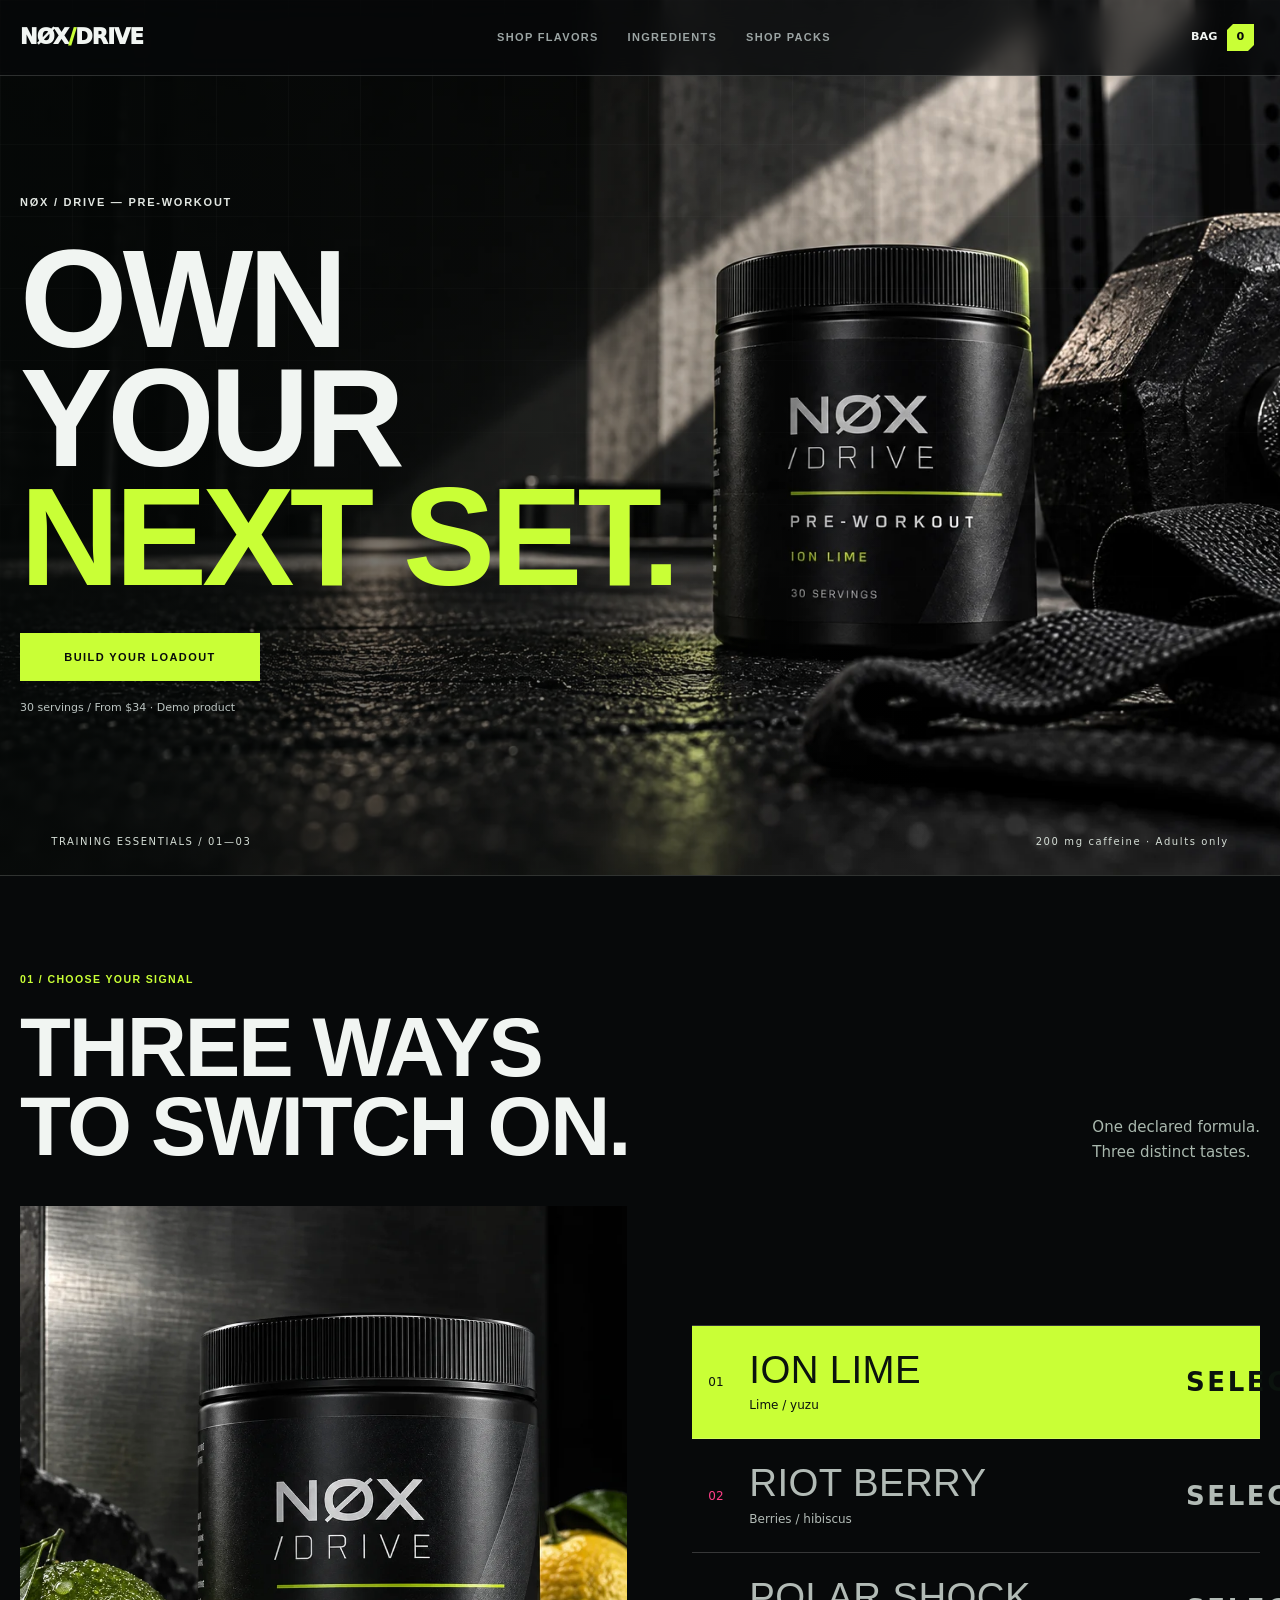
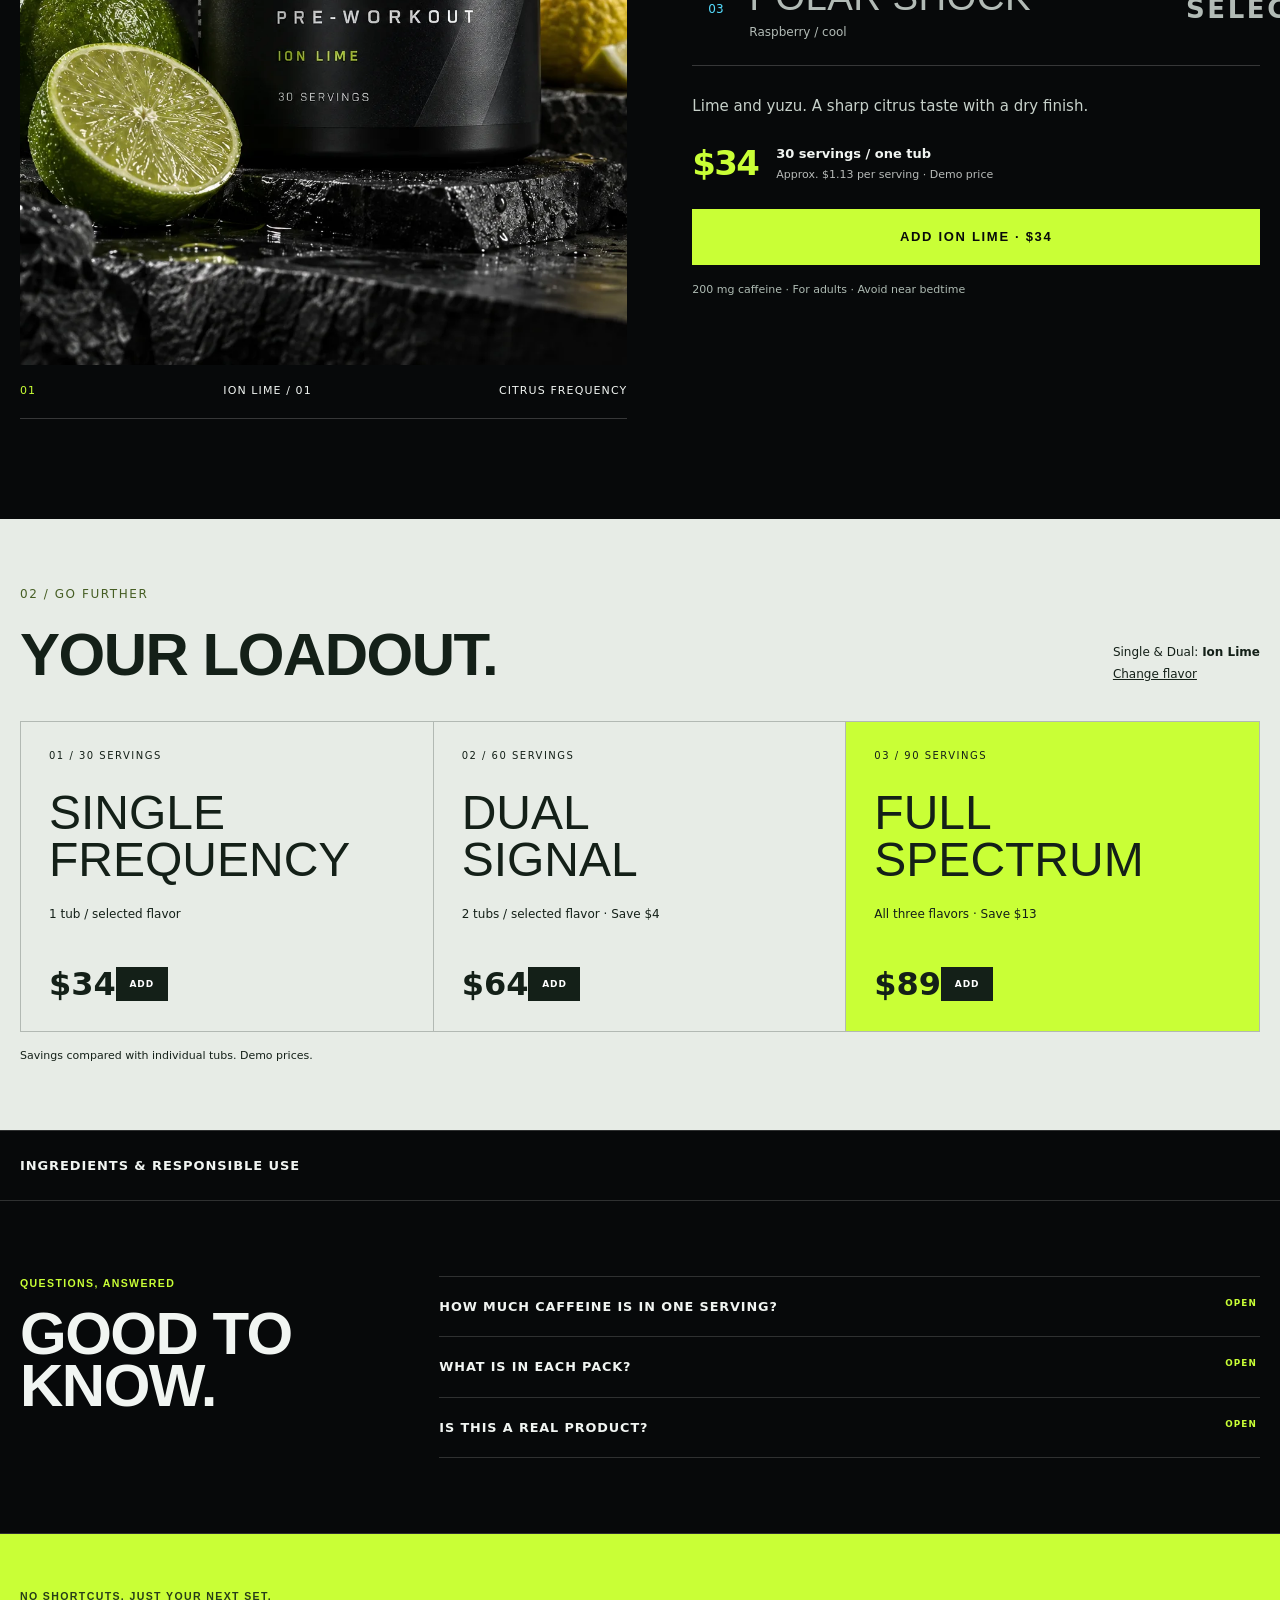
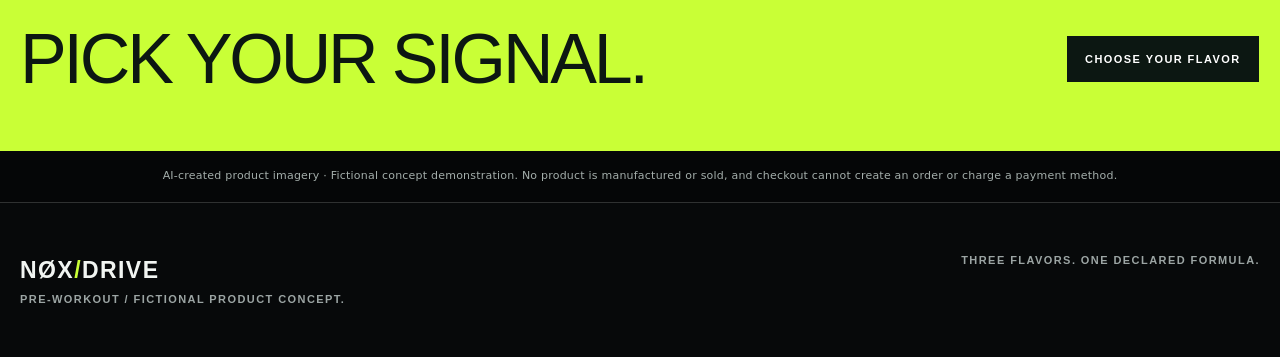
==== index.html @ e613858d "Remove decorative glyphs from storefront controls" ====
<!doctype html>
<html lang="en">
<head>
<meta charset="utf-8">
<meta name="viewport" content="width=device-width,initial-scale=1">
<meta name="description" content="NØX Drive is a fictional premium pre-workout concept presented as a night telemetry performance instrument.">
<meta name="theme-color" content="#07090a">
<title>NØX Drive — Night Telemetry Performance Instrument</title>
<style>
:root{--ink:#07090a;--steel:#171b1e;--white:#f1f5f2;--muted:#9ca5a4;--line:#f1f5f22b;--accent:#c9ff36;--rgb:201,255,54;--max:1240px}
*{box-sizing:border-box}html{scroll-behavior:smooth;overflow-x:hidden}body{margin:0;min-width:320px;overflow-x:hidden;color:var(--white);background:radial-gradient(circle at 80% 8%,rgba(var(--rgb),.08),transparent 30rem),var(--ink);font-family:Inter,ui-sans-serif,system-ui,-apple-system,"Segoe UI",sans-serif;line-height:1.5}body.cart-open{overflow:hidden}button,a{-webkit-tap-highlight-color:transparent}button{font:inherit;color:inherit}a{color:inherit;text-decoration:none}img{display:block;max-width:100%}:focus-visible{outline:2px solid var(--accent);outline-offset:4px}::selection{color:var(--ink);background:var(--accent)}
.skip{position:fixed;z-index:200;top:10px;left:10px;padding:.7rem 1rem;color:var(--ink);background:var(--accent);transform:translateY(-160%)}.skip:focus{transform:none}.shell{width:min(calc(100% - 40px),var(--max));margin:auto}.eyebrow,.nav-links,.button,.flavor,.label,.loadout,.demo,.footer,.status{font-family:"Arial Narrow","Roboto Condensed",sans-serif;font-weight:800;letter-spacing:.13em;text-transform:uppercase}.eyebrow,.label{margin:0 0 1rem;color:var(--accent);font-size:.66rem}.display{margin:0;font:900 6rem/.86 Impact,Haettenschweiler,"Arial Narrow Bold",sans-serif;letter-spacing:-.025em;text-transform:uppercase}
header{position:absolute;inset:0 0 auto;z-index:20;height:76px;border-bottom:1px solid var(--line);background:#07090aa8;backdrop-filter:blur(14px)}nav{height:100%;display:flex;align-items:center;gap:2rem}.brand{font-weight:950;letter-spacing:-.04em}.brand span{color:var(--accent)}.nav-links{display:flex;gap:1.8rem;margin-left:auto;color:var(--muted);font-size:.6rem}.nav-links a:hover{color:var(--white)}.cart-trigger{display:flex;align-items:center;gap:.6rem;border:0;background:none;cursor:pointer;font-size:.7rem;font-weight:900;text-transform:uppercase}.count{display:grid;place-items:center;min-width:27px;height:27px;padding:0 7px;color:var(--ink);background:var(--accent);clip-path:polygon(6px 0,100% 0,100% calc(100% - 6px),calc(100% - 6px) 100%,0 100%,0 6px)}
.hero{position:relative;height:min(920px,100svh);min-height:740px;padding-top:76px;border-bottom:1px solid var(--line);overflow:hidden}.hero:before{content:"";position:absolute;inset:0;opacity:.18;background-image:linear-gradient(var(--line) 1px,transparent 1px),linear-gradient(90deg,var(--line) 1px,transparent 1px);background-size:72px 72px;mask-image:linear-gradient(#000,transparent 85%)}.hero-grid{position:relative;height:100%;display:grid;grid-template-columns:.82fr 1.18fr}.hero-copy{z-index:2;display:flex;flex-direction:column;justify-content:center;padding:4rem 2rem 3rem 0}.hero h1{font-size:clamp(4.4rem,8.6vw,8.5rem)}.hero h1 span{display:block;color:transparent;-webkit-text-stroke:1px #f1f5f28c}.summary{max-width:520px;margin:1.4rem 0;color:#c4cbca}.actions{display:flex;flex-wrap:wrap;gap:.7rem}.button{display:inline-flex;min-height:50px;align-items:center;justify-content:center;border:1px solid var(--line);padding:.85rem 1.15rem;background:none;cursor:pointer;font-size:.64rem;transition:.2s}.button:hover{transform:translateY(-2px);border-color:var(--white)}.primary{border-color:var(--accent);color:var(--ink);background:var(--accent)}.readout{display:flex;flex-wrap:wrap;gap:1.2rem;margin-top:1.4rem;color:var(--muted);font-size:.6rem;text-transform:uppercase}.readout span:before{content:"";display:inline-block;width:5px;height:5px;margin:0 .45rem 1px 0;background:var(--accent)}
.stage{position:relative;display:grid;place-items:center;min-width:0;isolation:isolate}.stage:before{content:"";position:absolute;z-index:-2;width:72%;aspect-ratio:1;border:1px solid rgba(var(--rgb),.3);border-radius:50%;box-shadow:0 0 110px rgba(var(--rgb),.14),inset 0 0 80px rgba(var(--rgb),.05)}.stage:after{content:"";position:absolute;z-index:-1;width:90%;height:75%;background:radial-gradient(circle,rgba(var(--rgb),.15),transparent 68%);filter:blur(22px)}.product{width:min(690px,90%);aspect-ratio:1;object-fit:contain;filter:drop-shadow(0 42px 36px #000a)}.index{position:absolute;top:12%;right:1%;color:#f1f5f217;font:900 clamp(7rem,15vw,13rem)/1 Impact,sans-serif}.chip{position:absolute;left:2%;bottom:19%;padding:.8rem 1rem;border-left:2px solid var(--accent);background:#07090ad9;font-size:.7rem}.chip b{display:block;color:var(--accent);text-transform:uppercase}.chip span{color:var(--muted)}.selector{position:absolute;z-index:4;right:0;bottom:7%;display:grid;gap:.35rem;width:min(280px,43%);padding:.6rem;border:1px solid var(--line);background:#07090ae8;backdrop-filter:blur(12px)}.flavor{display:grid;grid-template-columns:5px 27px 1fr;align-items:center;gap:.65rem;width:100%;border:1px solid transparent;padding:.55rem;color:var(--muted);background:none;cursor:pointer;text-align:left;font-size:.56rem}.flavor:before{content:"";width:5px;height:23px;background:var(--signal)}.flavor b{color:var(--signal)}.flavor[aria-pressed=true]{border-color:var(--line);color:var(--white);background:#fff1}
.status{overflow:hidden;border-bottom:1px solid var(--line);color:var(--muted);font-size:.6rem}.status div{display:flex;width:max-content;padding:.8rem 0}.status span{padding-right:2rem}.status span:before{content:"";display:inline-block;width:14px;height:1px;margin:0 2rem 3px 0;background:var(--accent)}
.phase{padding:clamp(5rem,9vw,8rem) 0;border-bottom:1px solid var(--line)}.phase-head{display:grid;grid-template-columns:1fr .62fr;gap:4rem;align-items:end;margin-bottom:4rem}.phase-title{font-size:clamp(3.6rem,8vw,7rem)}.phase-head>p,.copy>p,.load-copy p,.step p,details p{margin:0;color:var(--muted)}.system{display:grid;grid-template-columns:repeat(3,1fr);border-top:1px solid var(--line)}.node{min-height:255px;padding:2rem;border-right:1px solid var(--line)}.node:last-child{border:0}.node-id{color:var(--accent);font:900 3rem/1 Impact,sans-serif}.node h3{margin:3.5rem 0 .6rem;font-size:.82rem;letter-spacing:.12em;text-transform:uppercase}.node p{margin:0;color:var(--muted);font-size:.84rem}
.frequency{display:grid;grid-template-columns:.85fr 1.15fr;gap:clamp(3rem,7vw,7rem);align-items:center}.signal-display{position:relative;min-height:520px;display:grid;place-items:center}.signal-display:before{content:"";position:absolute;inset:8%;border:1px solid rgba(var(--rgb),.35);background:linear-gradient(135deg,rgba(var(--rgb),.1),transparent 42%);clip-path:polygon(14% 0,100% 0,100% 86%,86% 100%,0 100%,0 14%)}.frequency-image{position:relative;width:min(500px,90%);aspect-ratio:1;object-fit:contain}.copy h2{font-size:clamp(4.2rem,8vw,7.7rem)}.copy h2 small{display:block;margin-bottom:.7rem;color:var(--accent);font:800 .65rem/1 system-ui;letter-spacing:.17em}.notes{display:flex;flex-wrap:wrap;gap:.5rem;margin:1.5rem 0 2rem}.notes span{border:1px solid var(--line);padding:.5rem .7rem;color:#c7cdcc;font-size:.68rem}.frequency-buttons{display:grid;gap:.45rem;max-width:500px}.frequency-buttons .flavor{padding:.75rem}
.formula{color:#0b0d0e;background:#e7ece8}.formula .label{color:#425000}.formula .phase-head>p{color:#4a5150}.formula-grid{display:grid;grid-template-columns:1.4fr .6fr;gap:4rem;align-items:start}.ingredient{display:grid;grid-template-columns:55px 1fr auto;gap:1rem;align-items:baseline;padding:1.2rem 0;border-top:1px solid #0003}.ingredient:last-child{border-bottom:1px solid #0003}.ingredient span{color:#6d7471;font-size:.62rem;font-weight:800}.ingredient strong{font-size:clamp(1rem,2vw,1.3rem);text-transform:uppercase}.ingredient b{color:#273000}.formula-panel{position:sticky;top:100px;padding:1.7rem;color:var(--white);background:#0d1011}.key{display:flex;justify-content:space-between;gap:1rem;padding:.7rem 0;border-top:1px solid var(--line);font-size:.58rem;text-transform:uppercase}.key span{color:var(--muted)}.warning{margin:1.4rem 0 0;padding-top:1.4rem;border-top:1px solid var(--line);color:#abb3b2;font-size:.7rem}.warning strong{color:var(--accent)}
.loadout-grid{display:grid;grid-template-columns:1fr 1fr;gap:5rem}.load-copy h2,.protocol h2,.faq h2{font-size:clamp(4.2rem,9vw,8rem)}.load-list{border-top:1px solid var(--line)}.loadout{display:grid;grid-template-columns:45px 1fr auto 34px;align-items:center;gap:1rem;width:100%;border:0;border-bottom:1px solid var(--line);padding:1.2rem 0;background:none;cursor:pointer;text-align:left}.loadout>b,.add{color:var(--accent)}.loadout strong,.loadout small{display:block}.loadout strong{font-size:.76rem}.loadout small{margin-top:.3rem;color:var(--muted);font-size:.53rem;letter-spacing:.07em}.price{font-size:.68rem}.add{display:grid;place-items:center;width:34px;height:34px;color:var(--ink);background:var(--accent);font-size:1rem}.loadout:hover strong{color:var(--accent)}
.protocol,.faq{display:grid;grid-template-columns:.65fr 1.35fr;gap:5rem}.steps{counter-reset:s}.step{position:relative;padding:1.5rem 0 1.5rem 5rem;border-top:1px solid var(--line);counter-increment:s}.step:before{content:"0" counter(s);position:absolute;left:0;color:var(--accent);font-weight:900}.step h3{margin:0 0 .4rem;font-size:.8rem;letter-spacing:.12em;text-transform:uppercase}.step p,details p{font-size:.83rem}details{border-top:1px solid var(--line)}details:last-child{border-bottom:1px solid var(--line)}summary{position:relative;padding:1.25rem 4.5rem 1.25rem 0;cursor:pointer;list-style:none;font-size:.8rem;font-weight:850;letter-spacing:.07em;text-transform:uppercase}summary::-webkit-details-marker{display:none}summary:after{content:"OPEN";position:absolute;right:.2rem;color:var(--accent);font-size:.55rem;letter-spacing:.12em}details[open] summary:after{content:"CLOSE"}details p{padding:0 3rem 1.4rem 0}
.demo{margin:0;padding:1rem;color:#747d7b;background:#050607;text-align:center;font-size:.52rem}.footer{padding:3rem 0;border-top:1px solid var(--line);color:var(--muted);font-size:.56rem}.footer-row{display:flex;justify-content:space-between;gap:2rem}.footer-brand{color:var(--white);font-size:1.1rem}.footer-brand span{color:var(--accent)}
.backdrop{position:fixed;inset:0;z-index:90;visibility:hidden;opacity:0;background:#000b;transition:.3s}.backdrop.active{visibility:visible;opacity:1}.cart{position:fixed;inset:0 0 0 auto;z-index:100;display:flex;flex-direction:column;width:min(460px,100%);background:#0e1112;transform:translateX(105%);transition:transform .35s}.cart.active{transform:none}.cart-head,.cart-foot{padding:1.2rem;border-bottom:1px solid var(--line)}.cart-head{display:flex;justify-content:space-between;align-items:center}.cart-head h2{margin:.2rem 0 0;font-size:1rem;text-transform:uppercase}.close,.remove,.qty button{border:1px solid var(--line);background:none;cursor:pointer}.close{width:40px;height:40px;font-size:1.3rem}.cart-items{flex:1;overflow:auto;padding:1.2rem}.empty{padding:3rem 1rem;color:var(--muted);text-align:center;font-size:.8rem}.cart-item{display:grid;grid-template-columns:62px 1fr auto;gap:.8rem;padding-bottom:1rem;margin-bottom:1rem;border-bottom:1px solid var(--line)}.swatch{display:grid;place-items:center;height:68px;color:#080a0a;background:var(--item);font:900 .58rem/1 Impact,sans-serif;text-align:center}.cart-item h3{margin:0;font-size:.72rem;text-transform:uppercase}.cart-item p{margin:.2rem 0 .6rem;color:var(--muted);font-size:.65rem}.qty{display:flex;align-items:center;gap:.5rem}.qty button{width:28px;height:28px}.remove{align-self:start;border:0;color:var(--muted);font-size:.62rem;text-decoration:underline}.cart-foot{border-top:1px solid var(--line);border-bottom:0}.total{display:flex;justify-content:space-between;margin-bottom:1rem;font-weight:900;text-transform:uppercase}.cart-foot .button{width:100%}.cart-foot small{display:block;margin-top:.7rem;color:var(--muted);text-align:center}.toast{position:fixed;z-index:150;left:50%;bottom:1rem;max-width:calc(100% - 2rem);padding:.8rem 1rem;color:var(--ink);background:var(--white);font-size:.68rem;font-weight:850;text-align:center;text-transform:uppercase;opacity:0;pointer-events:none;transform:translate(-50%,1rem);transition:.2s}.toast.show{opacity:1;transform:translate(-50%,0)}
@media(max-width:900px){.nav-links{display:none}.hero-grid{grid-template-columns:.9fr 1.1fr}.chip{display:none}.phase-head,.frequency,.formula-grid,.loadout-grid,.protocol,.faq{grid-template-columns:1fr;gap:3rem}.system{grid-template-columns:1fr}.node{min-height:auto;border-right:0;border-bottom:1px solid var(--line)}.node h3{margin-top:1.5rem}.formula-panel{position:static}}
@media(max-width:640px){.shell{width:calc(100% - 28px)}header{height:58px}.cart-trigger{margin-left:auto}.cart-label{display:none}.hero{height:100svh;min-height:640px;max-height:820px;padding-top:58px}.hero-grid{grid-template-columns:1fr;grid-template-rows:auto 1fr}.hero-copy{justify-content:flex-start;padding:1.15rem 0 0}.hero .eyebrow{margin-bottom:.5rem;font-size:.53rem}.hero h1{font-size:clamp(3.5rem,18vw,5.8rem)}.summary{max-width:94%;margin:.65rem 0 .75rem;font-size:.76rem;line-height:1.35}.button{min-height:41px;padding:.6rem .7rem;font-size:.53rem}.readout{display:none}.stage{min-height:0;margin-top:-.3rem}.stage:before{width:67%}.product{width:min(390px,91%);max-height:42svh}.index{top:0;font-size:7rem}.selector{bottom:.6rem;width:51%;padding:.3rem;gap:.1rem}.flavor{grid-template-columns:4px 20px 1fr;gap:.35rem;padding:.34rem;font-size:.43rem;letter-spacing:.07em}.flavor:before{width:4px;height:17px}.phase{padding:4.3rem 0}.phase-head{margin-bottom:2.3rem}.ingredient{grid-template-columns:36px 1fr auto;gap:.5rem}.ingredient b{font-size:.82rem}.signal-display{min-height:340px}.loadout{grid-template-columns:34px 1fr 34px;gap:.5rem}.price{display:none}.footer-row{flex-direction:column}}
@media(prefers-reduced-motion:reduce){html{scroll-behavior:auto}*,*:before,*:after{animation:none!important;transition-duration:.01ms!important;scroll-behavior:auto!important}}
</style>
<link rel="stylesheet" href="premium.css">
<link rel="icon" href="data:,">
<link rel="stylesheet" href="commerce.css?v=2">
<link rel="stylesheet" href="identity.css?v=3">
</head>
<body>
<a class="skip" href="#main">Skip to content</a>
<header><nav class="shell" aria-label="Primary navigation"><a class="brand" href="#signal" aria-label="NØX Drive home">NØX<span>/</span>DRIVE</a><div class="nav-links"><a href="#shop">Shop flavors</a><a href="#formula">Ingredients</a><a href="#loadout">Shop packs</a></div><button class="cart-trigger" aria-label="Open bag" type="button" aria-controls="cart" aria-expanded="false"><span class="cart-label">Bag</span><span class="count" aria-live="polite">0</span></button></nav></header>
<main id="main">
<section class="hero campaign" id="signal" aria-labelledby="hero-title">
<img class="campaign-photo" src="assets/nox-campaign.webp" srcset="assets/nox-campaign-640.webp 640w, assets/nox-campaign.webp 1536w" sizes="(max-width:680px) 94vw, 60vw" width="1536" height="1024" alt="NØX Ion Lime beside training equipment in a dark concrete gym" fetchpriority="high" decoding="async">
<div class="campaign-content shell"><p class="eyebrow">NØX / DRIVE — PRE-WORKOUT</p><h1 class="display" id="hero-title">OWN<br>YOUR<br><span>NEXT SET.</span></h1><a class="button primary" href="#shop">Build your loadout</a><p class="hero-safety">30 servings / From $34 · Demo product</p></div>
<div class="campaign-caption"><span>TRAINING ESSENTIALS / 01—03</span><span>200 mg caffeine · Adults only</span></div></section>
<section class="signal-shop shell" id="shop" aria-labelledby="shop-title">
<div class="shop-heading"><p class="label">01 / Choose your signal</p><h2 class="display" id="shop-title">THREE WAYS<br>TO SWITCH ON.</h2><span class="shop-heading-note">One declared formula.<br>Three distinct tastes.</span></div>
<div class="signal-config"><figure class="signal-photo"><img id="product-image" src="assets/lime-hero.webp" srcset="assets/lime-hero-640.webp 640w, assets/lime-hero.webp 1254w" sizes="(max-width:680px) 94vw, 52vw" width="1254" height="1254" alt="Ion Lime jar with fresh citrus" loading="lazy"><figcaption><span id="product-index">01</span><span id="telemetry-name">Ion Lime</span><span id="telemetry-note">Citrus / dry</span></figcaption></figure>
<div class="signal-controls"><div class="signal-options" role="group" aria-label="Choose your flavor">
<button type="button" data-flavor="lime" aria-pressed="true" style="--option:#c9ff36"><span>01</span><strong>ION LIME</strong><small>Lime / yuzu</small><span class="option-action">Select</span></button>
<button type="button" data-flavor="berry" aria-pressed="false" style="--option:#ff3f87"><span>02</span><strong>RIOT BERRY</strong><small>Berries / hibiscus</small><span class="option-action">Select</span></button>
<button type="button" data-flavor="polar" aria-pressed="false" style="--option:#55ddff"><span>03</span><strong>POLAR SHOCK</strong><small>Raspberry / cool</small><span class="option-action">Select</span></button></div>
<div class="signal-buy"><p id="hero-summary">Lime and yuzu. A sharp, dry finish.</p><div class="purchase-meta"><strong>$34</strong><span>30 servings / one tub<small>Approx. $1.13 per serving · Demo price</small></span></div><button class="button primary" id="hero-cta" type="button">Add Ion Lime · $34</button><p class="hero-safety">200 mg caffeine · For adults · Avoid near bedtime</p></div></div></div>
</section>
<section class="pack-deck" id="loadout" aria-labelledby="loadout-title"><div class="shell"><div class="pack-title"><p class="label">02 / Go further</p><h2 class="display" id="loadout-title">YOUR LOADOUT.</h2><p>Single &amp; Dual: <strong id="pack-selection">Ion Lime</strong> <a href="#shop">Change flavor</a></p></div>
<div class="pack-grid"><button class="pack" type="button" data-bundle="single"><small>01 / 30 SERVINGS</small><strong>Single<br>Frequency</strong><span>1 tub / selected flavor</span><b>$34 <i>Add</i></b></button><button class="pack" type="button" data-bundle="double"><small>02 / 60 SERVINGS</small><strong>Dual<br>Signal</strong><span>2 tubs / selected flavor · Save $4</span><b>$64 <i>Add</i></b></button><button class="pack spectrum" type="button" data-bundle="trio"><small>03 / 90 SERVINGS</small><strong>Full<br>Spectrum</strong><span>All three flavors · Save $13</span><b>$89 <i>Add</i></b></button></div><p class="pack-note">Savings compared with individual tubs. Demo prices.</p></div></section>
<details class="technical" id="formula"><summary class="shell">Ingredients &amp; responsible use <span aria-hidden="true">+</span></summary><section class="phase formula" aria-labelledby="formula-title"><div class="shell"><div class="phase-head"><div><p class="label">04 / Core telemetry</p><h2 class="display phase-title" id="formula-title">The full<br>formula.</h2></div><p>Amounts shown per full 15 g serving. This fictional concept would require professional formulation, safety, and regulatory review before any real manufacture or sale.</p></div><div class="formula-grid"><div aria-label="Active ingredients per serving"><div class="ingredient"><span>A.01</span><strong>L-Citrulline</strong><b>6000 mg</b></div><div class="ingredient"><span>A.02</span><strong>Beta-Alanine</strong><b>3200 mg</b></div><div class="ingredient"><span>A.03</span><strong>Betaine</strong><b>2500 mg</b></div><div class="ingredient"><span>A.04</span><strong>L-Tyrosine</strong><b>1000 mg</b></div><div class="ingredient"><span>A.05</span><strong>Caffeine</strong><b>200 mg</b></div><div class="ingredient"><span>A.06</span><strong>Vitamin B6</strong><b>1.4 mg</b></div></div><aside class="formula-panel" aria-label="Serving telemetry and safety warning"><p class="eyebrow">Serving telemetry</p><div class="key"><span>Serving size</span><strong>1 scoop / 15 g</strong></div><div class="key"><span>Container</span><strong>30 servings</strong></div><div class="key"><span>Daily maximum</span><strong>1 serving</strong></div><div class="key"><span>Added sugar</span><strong>0 g</strong></div><p class="warning"><strong>Responsible use:</strong> High caffeine content: 200 mg per full serving. Not intended for anyone under 18, people who are pregnant or nursing, or anyone sensitive to caffeine. Do not combine with other caffeine or stimulant sources. Consult a qualified healthcare professional before use if you take medication or have a medical condition. Beta-alanine may cause temporary tingling. Keep out of reach of children. Supplements do not replace a varied diet or healthy lifestyle.</p></aside></div></div></section></details>


<section class="phase" aria-labelledby="faq-title"><div class="shell faq"><div><p class="label">Questions, answered</p><h2 class="display" id="faq-title">Good to<br>know.</h2></div><div><details><summary>How much caffeine is in one serving?</summary><p>A full serving contains 200 mg. Begin with half a scoop to assess tolerance, and do not combine it with other caffeine or stimulants.</p></details><details><summary>What is in each pack?</summary><p>Single: one tub. Dual: two tubs of your selected flavor. Full Spectrum: one tub of each flavor. Every tub contains 30 servings.</p></details><details><summary>Is this a real product?</summary><p>No. NØX Drive is a fictional design demonstration. Products, inventory, prices, shipping, and checkout are not real.</p></details></div></div></section>
<section class="closing-offer"><div class="shell"><p class="label">NO SHORTCUTS. JUST YOUR NEXT SET.</p><h2>PICK YOUR SIGNAL.</h2><a class="button primary" href="#shop">Choose your flavor</a></div></section></main>
<p class="demo">AI-created product imagery · Fictional concept demonstration. No product is manufactured or sold, and checkout cannot create an order or charge a payment method.</p>
<footer class="footer"><div class="shell footer-row"><div><div class="footer-brand">NØX<span>/</span>DRIVE</div><div>Pre-workout / Fictional product concept.</div></div><span>Three flavors. One declared formula.</span></div></footer>
<div class="backdrop" id="backdrop" aria-hidden="true"></div><aside class="cart" id="cart" role="dialog" aria-modal="true" aria-labelledby="cart-title" aria-hidden="true"><div class="cart-head"><div><p class="eyebrow">Payload register</p><h2 id="cart-title">Your bag</h2></div><button class="close" type="button" aria-label="Close cart">Close</button></div><div class="cart-items" id="cart-items"></div><div class="cart-foot"><div class="total"><span>Demo total</span><span id="total">$0.00</span></div><button class="button primary" id="checkout" type="button">Run demo checkout</button><small>No payment will be requested or processed.</small></div></aside><div class="toast" id="toast" role="status" aria-live="polite"></div>
<div class="mobile-purchase" aria-label="Quick purchase"><div><strong id="quick-name">Ion Lime</strong><span>30 servings · $34 · Demo</span></div><button type="button" class="purchase-button" id="quick-add">Add to bag</button></div>
<script src="cart.js" defer></script>
<script src="app.js" defer></script>
</body>
</html>
---- premium.css ----
/* Consistent controls, independent of each brand's art direction. */
button:disabled{opacity:.45;cursor:not-allowed;transform:none}
.cart[inert]{visibility:hidden}.cart:not([inert]){visibility:visible}
.cart-foot[hidden]{display:none!important}
.shop-line{display:grid;grid-template-columns:88px minmax(0,1fr);gap:16px;padding:22px 0;border-bottom:1px solid currentColor}
.shop-line>img{width:88px;height:88px;object-fit:cover;border-radius:3px}
.shop-line h3{font:600 15px/1.3 system-ui;margin:0 0 5px;letter-spacing:0}
.shop-line p{font:12px/1.5 system-ui;opacity:.75;margin:0 0 6px}
.shop-line strong{font:600 14px/1.4 system-ui}
.shop-quantity{display:flex;align-items:center;gap:8px;margin-top:12px}
.shop-quantity button{min-width:36px;min-height:36px;border:1px solid currentColor;background:none;font:14px system-ui;cursor:pointer}
.shop-quantity output{min-width:20px;text-align:center}
.shop-quantity .shop-remove{border:0;margin-left:auto;text-decoration:underline;font-size:12px}
.shop-empty{padding:50px 10px;text-align:center;line-height:1.8}
.demo-complete{padding:50px 12px;text-align:center}
.demo-complete>span{font:50px/1.5 system-ui}
.demo-complete h3{font-size:30px}
.demo-complete p{font-size:15px;line-height:1.6}
.demo-return{padding:14px 20px;background:none;border:1px solid currentColor;cursor:pointer}
.cart-head button{min-width:44px;min-height:44px}
.cart-foot small,.cart-note{font-size:12px;line-height:1.5}
.toast{pointer-events:none}
.cart-trigger{margin-left:auto}

/* NØX — carbon, steel and flavor signals. */
:root{--max:1320px}
.brand{font-size:21px}.nav-links{font-size:11px;letter-spacing:.12em}
.hero{height:auto;min-height:min(860px,100svh);max-height:none;padding:100px 0 42px}
.hero-grid{grid-template-columns:.84fr 1.16fr;gap:32px;align-items:center}
.hero-copy{padding:40px 0}.hero h1{font-size:clamp(64px,7.8vw,118px)}
.hero h1 span{-webkit-text-stroke:1px #c4cdcb;color:#182023}
.summary{font-size:16px;line-height:1.7;max-width:420px}
.hero .eyebrow{font-size:11px;letter-spacing:.16em}
.hero-safety{font-size:11px;line-height:1.6;color:#bbc4c1;margin:18px 0 0}
.readout{margin-top:12px;font-size:10px}
.button{font-size:11px;min-height:48px}
.stage{display:grid;grid-template-columns:1fr;gap:0;align-content:center}
.stage:before,.stage:after,.index,.chip{display:none}
.product{width:100%;height:auto;max-height:none;aspect-ratio:1;object-fit:cover;filter:none;border:1px solid #ffffff14}
.selector{position:static;width:100%;display:grid;grid-template-columns:repeat(3,1fr);padding:0;margin-top:12px;background:transparent;border:1px solid var(--line);backdrop-filter:none;gap:0}
.flavor{min-height:54px;grid-template-columns:4px 20px 1fr;font-size:10px;padding:12px;letter-spacing:.07em}
.flavor[aria-pressed=true]{background:rgba(var(--rgb),.08);border-color:var(--accent)}
.selector .flavor+ .flavor{border-left:1px solid var(--line)}
.frequency{grid-template-columns:1.05fr .95fr;gap:70px}
.signal-display{min-height:0}.signal-display:before{display:none}.frequency-image{width:100%;height:auto;display:block;border:1px solid var(--line)}
.frequency-buttons .flavor{font-size:11px}
.phase{padding:92px 0}.phase-title{font-size:clamp(48px,6vw,86px)}
.node{padding:30px;min-height:235px}.node h3{margin-top:30px}.node p{line-height:1.7}
.formula-panel .key{font-size:11px}.formula-panel .warning{font-size:12px;line-height:1.75}
.load-copy h2,.protocol h2,.faq h2{font-size:clamp(48px,6vw,86px)}
.loadout{min-height:115px}.loadout strong{font-size:13px}.loadout small{font-size:11px;line-height:1.7}.price{font-size:16px}
.loadout:hover{background:#ffffff04}
.demo{font:11px/1.7 system-ui;color:#a4aeab;text-transform:none;letter-spacing:.02em}
.footer{font-size:11px;line-height:1.7}.footer-brand{font-size:23px}
@media(max-width:900px){
  .hero-grid{grid-template-columns:.85fr 1.15fr;gap:20px}.hero h1{font-size:72px}
  .selector .flavor{grid-template-columns:4px 1fr;gap:5px;padding:8px;font-size:9px}.selector .flavor b{display:none}
  .frequency{gap:32px;grid-template-columns:1fr 1fr}.phase{padding:70px 0}
}
@media(max-width:640px){
  .hero{padding:80px 0 28px;min-height:0}.hero-grid{grid-template-columns:1fr;gap:22px}
  .hero-copy{padding:0}.hero h1{font-size:clamp(55px,15vw,74px)}.hero h1 br{display:none}.hero h1 span{display:inline}
  .hero .eyebrow{font-size:10px;margin-bottom:14px}.summary{font-size:14px;margin:15px 0 18px}
  .actions{gap:8px}.actions .button{flex:1;font-size:10px;padding:10px 7px}
  .hero-safety{font-size:10px;margin-top:12px}.readout{display:none}
  .stage{margin:0}.product{width:100%;max-height:none}.selector{margin-top:8px}
  .selector .flavor{font-size:10px;min-height:48px;padding:8px;gap:7px}
  .frequency{grid-template-columns:1fr;gap:28px}.copy h2{font-size:65px}
  .frequency-buttons .flavor{font-size:11px;min-height:48px}
  .phase{padding:58px 0}.phase-head{gap:22px}.phase-head>p{font-size:14px;line-height:1.7}
  .node{padding:25px 4px}.loadout{grid-template-columns:25px 1fr auto 30px;gap:7px}.price{display:block;font-size:15px}
  .loadout small{font-size:10px;letter-spacing:0}.loadout strong{font-size:11px}.add{width:28px;height:32px}
}
@media(prefers-reduced-motion:reduce){*{scroll-behavior:auto!important;transition:none!important}}
---- commerce.css ----
/* Commerce layer: clear product decisions, factual pricing and keyboard-safe CTAs. */
.pack-choice{display:flex;flex-wrap:wrap;gap:7px;margin:24px 0 12px}.pack-choice button{border:1px solid #14201855;background:transparent;color:#142018;padding:12px;font:600 12px system-ui;min-height:44px;cursor:pointer}.pack-choice button[aria-pressed=true]{background:#142018;color:#fff}.pack-current{font-size:12px!important}
.technical{border-top:1px solid var(--line);border-bottom:1px solid var(--line);scroll-margin-top:90px}
.technical>summary{list-style:none;display:flex;align-items:center;justify-content:space-between;gap:20px;padding-top:25px;padding-bottom:25px;font:600 15px/1.5 system-ui;cursor:pointer}
.technical>summary::-webkit-details-marker{display:none}.technical>summary>span{font-size:26px;font-weight:400}.technical[open]>summary>span{transform:rotate(45deg)}
.technical>section{margin:0}.technical:not([open])>section{display:none}.technical>summary::after{display:none}
.purchase-meta{display:flex;gap:18px;align-items:center;margin:22px 0}
.purchase-meta>strong{font:700 34px/1.1 system-ui;letter-spacing:-.05em}
.purchase-meta>span{font:600 13px/1.5 system-ui}
.purchase-meta small{display:block;font:400 11px/1.6 system-ui;opacity:.75;margin-top:3px}
.collection{padding:84px 0}
.collection-head{display:flex;justify-content:space-between;align-items:end;gap:50px;margin-bottom:36px}
.collection-head h2{margin:0;font-size:54px;line-height:1;letter-spacing:-.045em}
.collection-head>p{max-width:390px;font-size:15px;line-height:1.8;margin:0}
.product-grid{display:grid;grid-template-columns:repeat(3,minmax(0,1fr));gap:22px}
.product-card{min-width:0;overflow:hidden;border:1px solid var(--line)}
.product-card>img{width:100%;height:auto;aspect-ratio:1;display:block;object-fit:cover}
.card-body{padding:25px}.card-kicker{font:600 10px/1.5 system-ui;text-transform:uppercase;letter-spacing:.13em}
.card-body h3{margin:10px 0;font-size:29px;line-height:1.12;letter-spacing:-.04em}
.card-body>p{font-size:14px;line-height:1.7;min-height:48px;margin:0 0 22px;opacity:.8}
.card-price{display:flex;justify-content:space-between;align-items:center;gap:8px;margin-bottom:18px}
.card-price>strong{font:700 25px/1 system-ui;letter-spacing:-.04em}.card-price>span{font:12px/1.4 system-ui;opacity:.8}
.purchase-button{display:flex;width:100%;align-items:center;justify-content:space-between;gap:12px;min-height:50px;padding:14px 18px;border:1px solid currentColor;font:650 12px/1.4 system-ui;text-align:left;cursor:pointer;transition:background .18s,transform .18s}
.purchase-button:hover{transform:translateY(-2px)}.purchase-button:focus-visible{outline:3px solid currentColor;outline-offset:4px}
.purchase-disclaimer{font:11px/1.7 system-ui;text-align:center;opacity:.65;margin:23px 0 0}
.purchase-faq{display:grid;grid-template-columns:1fr 1.25fr;gap:70px;padding-top:80px;padding-bottom:90px}
.purchase-faq h2{font-size:52px;line-height:1.03;letter-spacing:-.045em;margin:20px 0}
.purchase-faq details{border-bottom:1px solid var(--line)}
.purchase-faq summary{font:600 15px/1.5 system-ui;cursor:pointer;list-style:none;padding:22px 32px 22px 0;position:relative}
.purchase-faq summary::-webkit-details-marker{display:none}
.purchase-faq summary::after{content:"OPEN";position:absolute;right:0;top:24px;font:800 9px/1 system-ui;letter-spacing:.1em}
.purchase-faq details[open] summary::after{content:"CLOSE"}
.purchase-faq details p{font:14px/1.8 system-ui;margin:0 30px 24px 0;opacity:.8}
.purchase-faq a{text-decoration:underline}
.closing-offer{padding:80px 0;text-align:center}
.closing-offer h2{font-size:58px;line-height:1.05;letter-spacing:-.045em;margin:16px 0 30px}
.mobile-purchase{display:none}
@media(max-width:900px){.collection-head{gap:24px}.collection-head h2{font-size:43px}.collection-head>p{max-width:310px;font-size:14px}.product-grid{gap:12px}.card-body{padding:16px}.card-body h3{font-size:24px}.card-body>p{font-size:13px;min-height:66px}.card-price{flex-wrap:wrap}.purchase-button{font-size:11px;padding:12px}.purchase-faq{gap:30px}}
@media(max-width:640px){
.collection{padding:52px 0}.collection-head{display:block;margin-bottom:25px}.collection-head h2{font-size:42px}.collection-head>p{margin-top:18px;max-width:none}
.product-grid{grid-template-columns:1fr;gap:26px}.card-body{padding:22px}.card-body h3{font-size:30px}.card-body>p{min-height:0;font-size:14px;margin-bottom:20px}.card-price{flex-wrap:nowrap}.purchase-button{font-size:13px}
.purchase-meta{margin:18px 0}.purchase-meta>strong{font-size:29px}
.purchase-faq{grid-template-columns:1fr;gap:12px;padding-top:52px;padding-bottom:52px}.purchase-faq h2{font-size:44px}
.closing-offer{padding:60px 0}.closing-offer h2{font-size:42px}
.mobile-purchase{display:flex;position:fixed;bottom:0;left:0;right:0;z-index:45;padding:12px 14px max(12px,env(safe-area-inset-bottom));align-items:center;justify-content:space-between;gap:12px;border-top:1px solid var(--line);box-shadow:0 -5px 25px #0000000c;transform:translateY(120%);visibility:hidden;transition:transform .2s,visibility .2s}
.mobile-purchase.is-visible{transform:none;visibility:visible}.mobile-purchase>div{min-width:0}.mobile-purchase strong{display:block;font:600 13px/1.4 system-ui}.mobile-purchase span{display:block;font:10px/1.4 system-ui;opacity:.7;margin-top:2px}.mobile-purchase .purchase-button{width:auto;min-width:124px;flex:none;font-size:12px}
footer{padding-bottom:95px!important}.toast{bottom:95px!important}
}
@media(prefers-reduced-motion:reduce){.purchase-button,.mobile-purchase{transition:none!important}}

:root{--max:1240px}.hero{min-height:0;padding:110px 0 55px}.hero-grid{grid-template-columns:1fr 1.02fr;gap:56px}.hero h1{font-size:clamp(66px,6.7vw,98px);line-height:.94}.hero h1 span{color:var(--accent);-webkit-text-stroke:0}.hero-copy{padding:0}.summary{max-width:440px;font-size:16px}.purchase-meta{padding-top:20px;border-top:1px solid var(--line)}.purchase-meta>strong{color:var(--accent)}
.collection{background:#101715}.collection-head h2{font-family:Impact,Haettenschweiler,sans-serif;font-weight:400;text-transform:uppercase;font-size:62px;letter-spacing:-.025em}.product-card{background:#0b100e}.card-kicker{color:#c1ccc5}.product-card:nth-child(1){--card-accent:#c9ff36}.product-card:nth-child(2){--card-accent:#ff85b2}.product-card:nth-child(3){--card-accent:#80e8ff}.card-body h3{font-family:Impact,Haettenschweiler,sans-serif;text-transform:uppercase;font-weight:400;letter-spacing:.005em;font-size:34px}.product-card .purchase-button{background:transparent;color:var(--card-accent);border-color:#ffffff35}.product-card .purchase-button:hover{background:var(--card-accent);color:#0b100e}
#loadout{background:#e7ece6;color:#142018;padding:65px 0}#loadout .label{color:#465e24}#loadout .loadout{color:#142018;border-color:#14201830}#loadout .loadout:hover{background:#ffffff60}#loadout .loadout small{color:#405146}#loadout .loadout b{color:#435b24}#loadout .add{background:#142018;color:#e7ece6}#loadout h2{font-size:60px}#loadout .load-copy>p{color:#405146}.status{display:none}.phase{padding:75px 0}.closing-offer{background:var(--accent);color:#0c1712}.closing-offer .label{color:#263e18}.closing-offer h2{font-family:Impact,sans-serif;font-weight:400;text-transform:uppercase;font-size:70px}.closing-offer .button{background:#0c1712;color:#fff}.mobile-purchase{background:#0d1711;color:#eaf1eb}.mobile-purchase .purchase-button{background:var(--accent);color:#0d1711;border:0}
@media(max-width:900px){.hero-grid{gap:26px}.hero h1{font-size:65px}.collection-head h2{font-size:46px}.loadout-grid{gap:30px}}
@media(max-width:640px){.hero{padding:82px 0 32px}.hero-grid{grid-template-columns:1fr;gap:25px}.hero h1{font-size:clamp(55px,14vw,70px);line-height:.96}.hero h1 br{display:block}.hero h1 span{display:block}.summary{font-size:14px}.hero .actions .button{font-size:11px}.collection-head h2{font-size:45px}#loadout{padding:48px 0}#loadout h2{font-size:48px}.closing-offer h2{font-size:46px}.readout{display:none}}
---- identity.css ----
/* NØX: campaign first, then an equipment configurator. */
.backdrop{pointer-events:none}.backdrop.active{pointer-events:auto}
.campaign.hero{position:relative;isolation:isolate;min-height:760px;height:calc(100svh - 24px);max-height:1050px;padding:120px 0 85px;display:flex;align-items:center;background:#080b0a}
.campaign-photo{position:absolute;inset:0;width:100%;height:100%;object-fit:cover;object-position:65% center;z-index:-2}
.campaign:after{content:"";position:absolute;inset:0;background:linear-gradient(90deg,#050807de 0%,#05080765 43%,transparent 73%);z-index:-1}
.campaign-content{position:relative}.campaign h1{font-size:clamp(86px,10.8vw,166px);line-height:.86;margin:30px 0 36px;letter-spacing:-.035em;max-width:830px}.campaign h1 span{display:inline;color:#c9ff36}.campaign .button{background:#c9ff36;color:#080b0a;min-width:240px}.campaign .eyebrow{color:#e2e7e2}.campaign-caption{position:absolute;bottom:25px;left:4%;right:4%;display:flex;justify-content:space-between;font:10px/1.6 system-ui;letter-spacing:.16em;color:#d5ded6}
.campaign .button{border-color:#c9ff36}
.signal-shop{padding-top:96px;padding-bottom:100px;scroll-margin-top:90px}.shop-heading{display:grid;grid-template-columns:1fr 1fr;align-items:end;gap:20px;margin-bottom:40px}.shop-heading .label{grid-column:1/-1;margin:0}.shop-heading h2{font-size:clamp(52px,6.5vw,94px);line-height:.95;margin:0}.shop-heading-note{justify-self:end;color:#a9b8ae;font:15px/1.7 system-ui}
.signal-config{display:grid;grid-template-columns:1.07fr 1fr;gap:65px;align-items:center}.signal-photo{margin:0;min-width:0}.signal-photo>img{display:block;width:100%;height:auto;aspect-ratio:4/5;object-fit:cover}.signal-photo figcaption{display:flex;justify-content:space-between;gap:12px;padding:18px 0;border-bottom:1px solid #ffffff30;font:11px/1.5 system-ui;text-transform:uppercase;letter-spacing:.1em}.signal-photo figcaption>span:first-child{color:var(--accent)}
.signal-options{border-top:1px solid #ffffff30}.signal-options button{display:grid;grid-template-columns:25px 1fr 25px;column-gap:16px;align-items:center;width:100%;background:none;border:0;border-bottom:1px solid #ffffff30;padding:23px 16px;color:#b2bbb6;text-align:left;cursor:pointer}.signal-options button>span:first-child{grid-row:1/3;font:12px system-ui;color:var(--option)}.signal-options strong{font:400 clamp(26px,3vw,43px)/1.1 Impact,Haettenschweiler,sans-serif;letter-spacing:.01em}.signal-options small{grid-column:2;font:12px/1.6 system-ui;margin-top:5px}.signal-options button>span:last-child{grid-column:3;grid-row:1/3;font-size:26px}.signal-options button[aria-pressed=true]{background:var(--option);color:#0b130e}.signal-options button[aria-pressed=true]>span:first-child{color:#0b130e}
.signal-buy{padding-top:28px}.signal-buy>p{font:15px/1.7 system-ui;color:#c7d1ca;margin:0 0 24px}.signal-buy .purchase-meta{border:0;padding:0;margin:0 0 25px}.signal-buy .button{width:100%;font-size:13px;min-height:56px}.signal-buy .hero-safety{font-size:11px;margin:16px 0 0;color:#aebbb3}
.pack-deck{background:#e8eee5;color:#142018;padding:72px 0;scroll-margin-top:80px}.pack-title{display:flex;align-items:end;justify-content:space-between;flex-wrap:wrap;gap:20px;margin-bottom:36px}.pack-title>.label{width:100%;color:#4b602a;margin:0}.pack-title h2{font-size:64px;line-height:1;margin:0}.pack-title>p{font:12px/1.8 system-ui;margin:0}.pack-title a{display:block;text-decoration:underline}.pack-grid{display:grid;grid-template-columns:repeat(3,1fr);gap:0;border:1px solid #14201840}.pack{display:flex;flex-direction:column;text-align:left;padding:28px;border:0;border-right:1px solid #14201840;background:transparent;color:inherit;cursor:pointer;min-width:0}.pack:last-child{border:0}.pack:hover{background:#fff}.pack small{font:10px system-ui;letter-spacing:.15em}.pack>strong{font:400 48px/.98 Impact,sans-serif;text-transform:uppercase;margin:28px 0 22px}.pack>span{font:12px/1.6 system-ui;min-height:38px}.pack>b{font:600 32px system-ui;display:flex;justify-content:space-between;align-items:center;margin-top:22px}.pack i{display:grid;place-items:center;width:42px;height:42px;background:#142018;color:white;font:24px system-ui}.pack.spectrum{background:#c9ff36}.pack-note{font:11px/1.5 system-ui;margin:16px 0 0}
.faq{grid-template-columns:.45fr 1fr;gap:50px}.faq h2{font-size:60px}.closing-offer{text-align:left;padding:55px 0}.closing-offer>.shell{display:flex;align-items:center;justify-content:space-between;flex-wrap:wrap;gap:18px}.closing-offer .label{width:100%;margin:0}.closing-offer h2{font-size:70px;margin:0}.technical>summary{font-size:13px}
@media(max-width:900px){.signal-config{gap:30px}.pack{padding:20px}.pack>strong{font-size:38px}.campaign.hero{min-height:700px;height:85svh}.campaign h1{font-size:110px}.pack-title h2{font-size:53px}}
@media(max-width:680px){.campaign.hero{height:780px;max-height:none;min-height:0;align-items:flex-start;padding:98px 0 75px}.campaign-photo{object-position:73% bottom}.campaign:after{background:linear-gradient(180deg,#040705c9 0%,#04070544 45%,#0407051a 72%,#040705a6 100%)}.campaign h1{font-size:clamp(76px,19vw,118px);line-height:.87;margin:22px 0 24px}.campaign h1 br{display:block}.campaign h1 span{display:inline}.campaign .button{min-width:220px}.campaign-caption{font-size:8px;gap:20px;left:14px;right:14px;align-items:end}.campaign-caption span{max-width:45%}.campaign-caption span:last-child{text-align:right}.signal-shop{padding-top:55px;padding-bottom:55px}.shop-heading{display:block;margin-bottom:25px}.shop-heading h2{font-size:51px;margin:18px 0}.shop-heading-note{font-size:13px}.signal-config{grid-template-columns:1fr;gap:22px}.signal-photo>img{aspect-ratio:1}.signal-photo figcaption{font-size:9px}.signal-options button{padding:17px 14px}.signal-options strong{font-size:30px}.signal-buy{padding-top:23px}.pack-deck{padding:48px 0}.pack-title h2{font-size:48px}.pack-grid{grid-template-columns:1fr}.pack{display:grid;grid-template-columns:1fr auto;padding:23px;border-right:0;border-bottom:1px solid #14201840;gap:8px 20px}.pack small{grid-column:1}.pack>strong{font-size:32px;margin:8px 0}.pack>strong br{display:none}.pack>span{grid-column:1;min-height:0}.pack>b{grid-column:2;grid-row:1/4;align-self:center;display:block;text-align:right;margin:0;font-size:28px}.pack i{margin:10px 0 0 auto;width:32px;height:32px}.faq{grid-template-columns:1fr;gap:25px}.faq h2{font-size:48px}.faq h2 br{display:none}.closing-offer h2{font-size:49px}.campaign .hero-safety{max-width:220px}}
@media(max-width:680px){.campaign.hero{height:820px;padding-top:95px}.campaign-content{margin-top:0;margin-bottom:0}.campaign-photo{top:auto;bottom:0;height:440px;object-position:73% center}.campaign:after{background:linear-gradient(180deg,#080b0a 0%,#080b0a 42%,#080b0a00 58%,#080b0a00 89%,#080b0a99 100%)}.campaign h1{font-size:76px;line-height:.88}.campaign .hero-safety{font-size:10px}.pack>strong br{display:block}.faq h2 br{display:block}}

/* Professional text controls replace decorative symbol glyphs. */
.signal-options button{grid-template-columns:25px 1fr 58px}
.signal-options button>.option-action{grid-column:3;grid-row:1/3;font:700 9px/1 system-ui;letter-spacing:.1em;text-transform:uppercase;text-align:right}
.pack i{width:auto;min-width:52px;height:34px;padding:0 10px;font:700 9px/1 system-ui;letter-spacing:.1em;text-transform:uppercase;font-style:normal}
.technical>summary>span{display:none}
.cart .close{width:auto;min-width:64px;padding:0 12px;font:700 9px/1 system-ui;letter-spacing:.1em;text-transform:uppercase}
.demo-complete>span{font:800 11px/1 system-ui;letter-spacing:.16em}
@media(max-width:680px){.pack i{width:auto;min-width:48px;height:30px}}
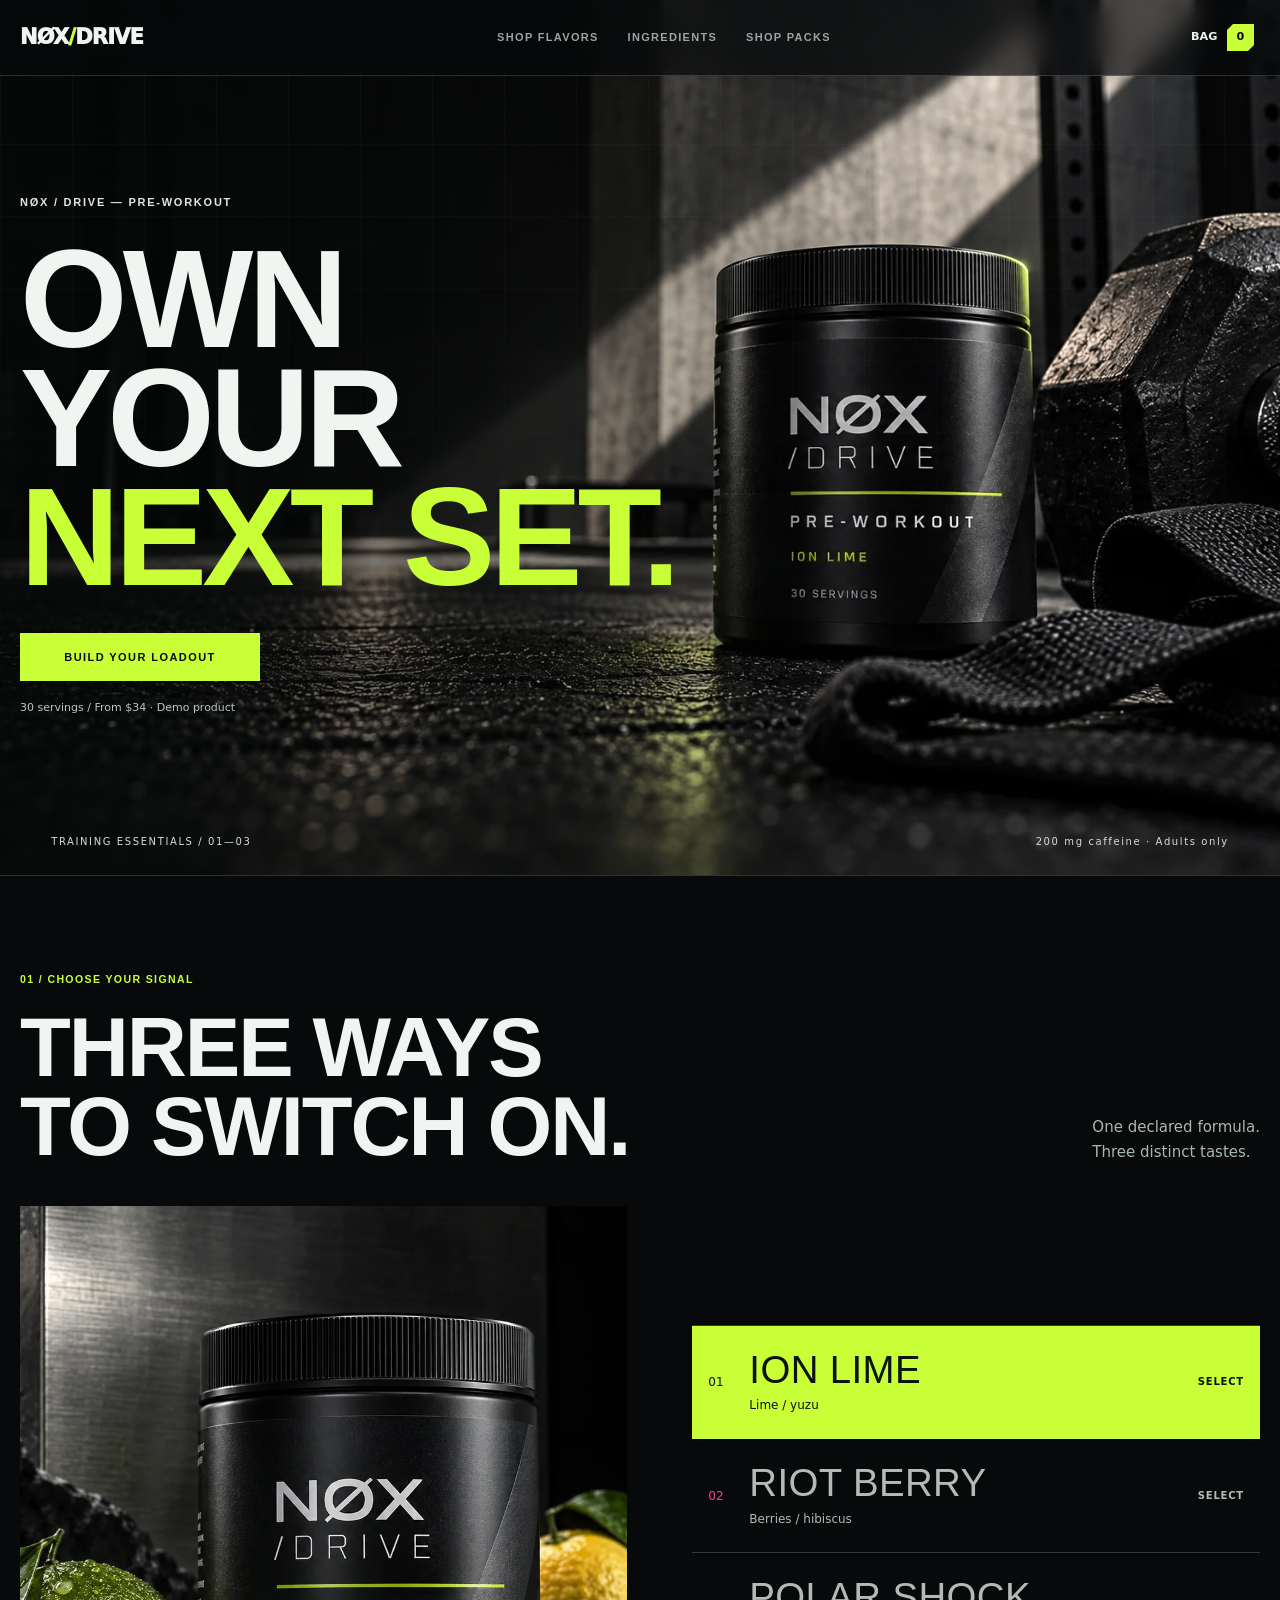
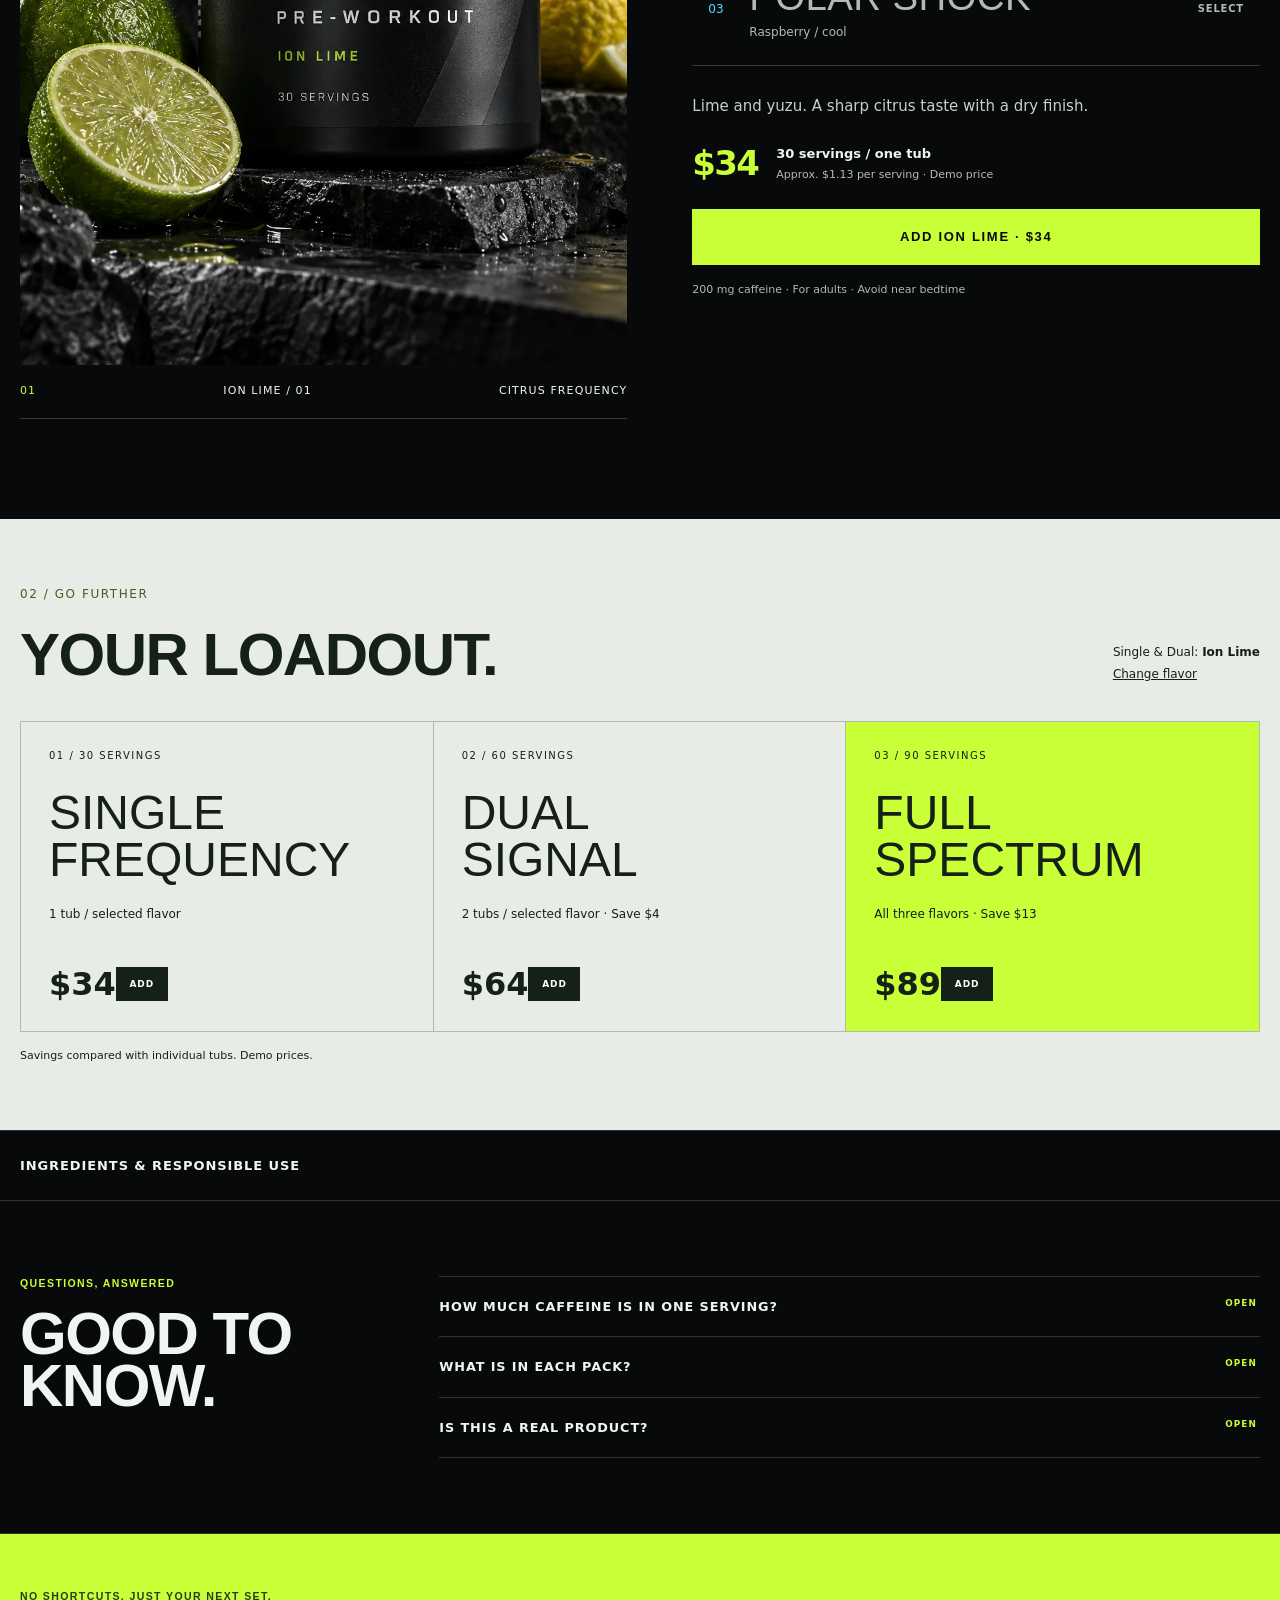
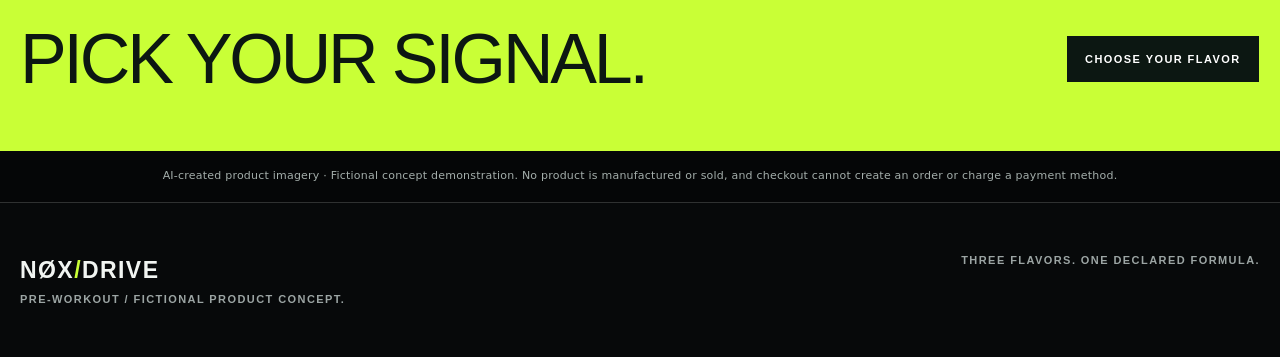
==== commit 28ce760d: "Fix flavor selector clipping across breakpoints" ====
--- a/index.html
+++ b/index.html
@@ -28,7 +28,7 @@
 <link rel="stylesheet" href="premium.css">
 <link rel="icon" href="data:,">
 <link rel="stylesheet" href="commerce.css?v=2">
-<link rel="stylesheet" href="identity.css?v=3">
+<link rel="stylesheet" href="identity.css?v=4">
 </head>
 <body>
 <a class="skip" href="#main">Skip to content</a>
--- a/identity.css
+++ b/identity.css
@@ -7,7 +7,7 @@
 .campaign .button{border-color:#c9ff36}
 .signal-shop{padding-top:96px;padding-bottom:100px;scroll-margin-top:90px}.shop-heading{display:grid;grid-template-columns:1fr 1fr;align-items:end;gap:20px;margin-bottom:40px}.shop-heading .label{grid-column:1/-1;margin:0}.shop-heading h2{font-size:clamp(52px,6.5vw,94px);line-height:.95;margin:0}.shop-heading-note{justify-self:end;color:#a9b8ae;font:15px/1.7 system-ui}
 .signal-config{display:grid;grid-template-columns:1.07fr 1fr;gap:65px;align-items:center}.signal-photo{margin:0;min-width:0}.signal-photo>img{display:block;width:100%;height:auto;aspect-ratio:4/5;object-fit:cover}.signal-photo figcaption{display:flex;justify-content:space-between;gap:12px;padding:18px 0;border-bottom:1px solid #ffffff30;font:11px/1.5 system-ui;text-transform:uppercase;letter-spacing:.1em}.signal-photo figcaption>span:first-child{color:var(--accent)}
-.signal-options{border-top:1px solid #ffffff30}.signal-options button{display:grid;grid-template-columns:25px 1fr 25px;column-gap:16px;align-items:center;width:100%;background:none;border:0;border-bottom:1px solid #ffffff30;padding:23px 16px;color:#b2bbb6;text-align:left;cursor:pointer}.signal-options button>span:first-child{grid-row:1/3;font:12px system-ui;color:var(--option)}.signal-options strong{font:400 clamp(26px,3vw,43px)/1.1 Impact,Haettenschweiler,sans-serif;letter-spacing:.01em}.signal-options small{grid-column:2;font:12px/1.6 system-ui;margin-top:5px}.signal-options button>span:last-child{grid-column:3;grid-row:1/3;font-size:26px}.signal-options button[aria-pressed=true]{background:var(--option);color:#0b130e}.signal-options button[aria-pressed=true]>span:first-child{color:#0b130e}
+.signal-options{border-top:1px solid #ffffff30}.signal-options button{display:grid;grid-template-columns:25px minmax(0,1fr) auto;column-gap:clamp(8px,2vw,16px);align-items:center;width:100%;background:none;border:0;border-bottom:1px solid #ffffff30;padding:23px 16px;color:#b2bbb6;text-align:left;cursor:pointer}.signal-options button>span:first-child{grid-row:1/3;font:12px system-ui;color:var(--option)}.signal-options strong{min-width:0;font:400 clamp(26px,3vw,43px)/1.1 Impact,Haettenschweiler,sans-serif;letter-spacing:.01em}.signal-options small{min-width:0;grid-column:2;font:12px/1.6 system-ui;margin-top:5px}.signal-options button>.option-action{grid-column:3;grid-row:1/3;font:700 10px/1.2 system-ui;letter-spacing:.08em;text-transform:uppercase;text-align:right;white-space:nowrap}.signal-options button[aria-pressed=true]{background:var(--option);color:#0b130e}.signal-options button[aria-pressed=true]>span:first-child{color:#0b130e}
 .signal-buy{padding-top:28px}.signal-buy>p{font:15px/1.7 system-ui;color:#c7d1ca;margin:0 0 24px}.signal-buy .purchase-meta{border:0;padding:0;margin:0 0 25px}.signal-buy .button{width:100%;font-size:13px;min-height:56px}.signal-buy .hero-safety{font-size:11px;margin:16px 0 0;color:#aebbb3}
 .pack-deck{background:#e8eee5;color:#142018;padding:72px 0;scroll-margin-top:80px}.pack-title{display:flex;align-items:end;justify-content:space-between;flex-wrap:wrap;gap:20px;margin-bottom:36px}.pack-title>.label{width:100%;color:#4b602a;margin:0}.pack-title h2{font-size:64px;line-height:1;margin:0}.pack-title>p{font:12px/1.8 system-ui;margin:0}.pack-title a{display:block;text-decoration:underline}.pack-grid{display:grid;grid-template-columns:repeat(3,1fr);gap:0;border:1px solid #14201840}.pack{display:flex;flex-direction:column;text-align:left;padding:28px;border:0;border-right:1px solid #14201840;background:transparent;color:inherit;cursor:pointer;min-width:0}.pack:last-child{border:0}.pack:hover{background:#fff}.pack small{font:10px system-ui;letter-spacing:.15em}.pack>strong{font:400 48px/.98 Impact,sans-serif;text-transform:uppercase;margin:28px 0 22px}.pack>span{font:12px/1.6 system-ui;min-height:38px}.pack>b{font:600 32px system-ui;display:flex;justify-content:space-between;align-items:center;margin-top:22px}.pack i{display:grid;place-items:center;width:42px;height:42px;background:#142018;color:white;font:24px system-ui}.pack.spectrum{background:#c9ff36}.pack-note{font:11px/1.5 system-ui;margin:16px 0 0}
 .faq{grid-template-columns:.45fr 1fr;gap:50px}.faq h2{font-size:60px}.closing-offer{text-align:left;padding:55px 0}.closing-offer>.shell{display:flex;align-items:center;justify-content:space-between;flex-wrap:wrap;gap:18px}.closing-offer .label{width:100%;margin:0}.closing-offer h2{font-size:70px;margin:0}.technical>summary{font-size:13px}
@@ -16,10 +16,9 @@
 @media(max-width:680px){.campaign.hero{height:820px;padding-top:95px}.campaign-content{margin-top:0;margin-bottom:0}.campaign-photo{top:auto;bottom:0;height:440px;object-position:73% center}.campaign:after{background:linear-gradient(180deg,#080b0a 0%,#080b0a 42%,#080b0a00 58%,#080b0a00 89%,#080b0a99 100%)}.campaign h1{font-size:76px;line-height:.88}.campaign .hero-safety{font-size:10px}.pack>strong br{display:block}.faq h2 br{display:block}}
 
 /* Professional text controls replace decorative symbol glyphs. */
-.signal-options button{grid-template-columns:25px 1fr 58px}
-.signal-options button>.option-action{grid-column:3;grid-row:1/3;font:700 9px/1 system-ui;letter-spacing:.1em;text-transform:uppercase;text-align:right}
 .pack i{width:auto;min-width:52px;height:34px;padding:0 10px;font:700 9px/1 system-ui;letter-spacing:.1em;text-transform:uppercase;font-style:normal}
 .technical>summary>span{display:none}
 .cart .close{width:auto;min-width:64px;padding:0 12px;font:700 9px/1 system-ui;letter-spacing:.1em;text-transform:uppercase}
 .demo-complete>span{font:800 11px/1 system-ui;letter-spacing:.16em}
 @media(max-width:680px){.pack i{width:auto;min-width:48px;height:30px}}
+@media(max-width:680px){.signal-options strong{font-size:clamp(25px,7.7vw,30px)}}
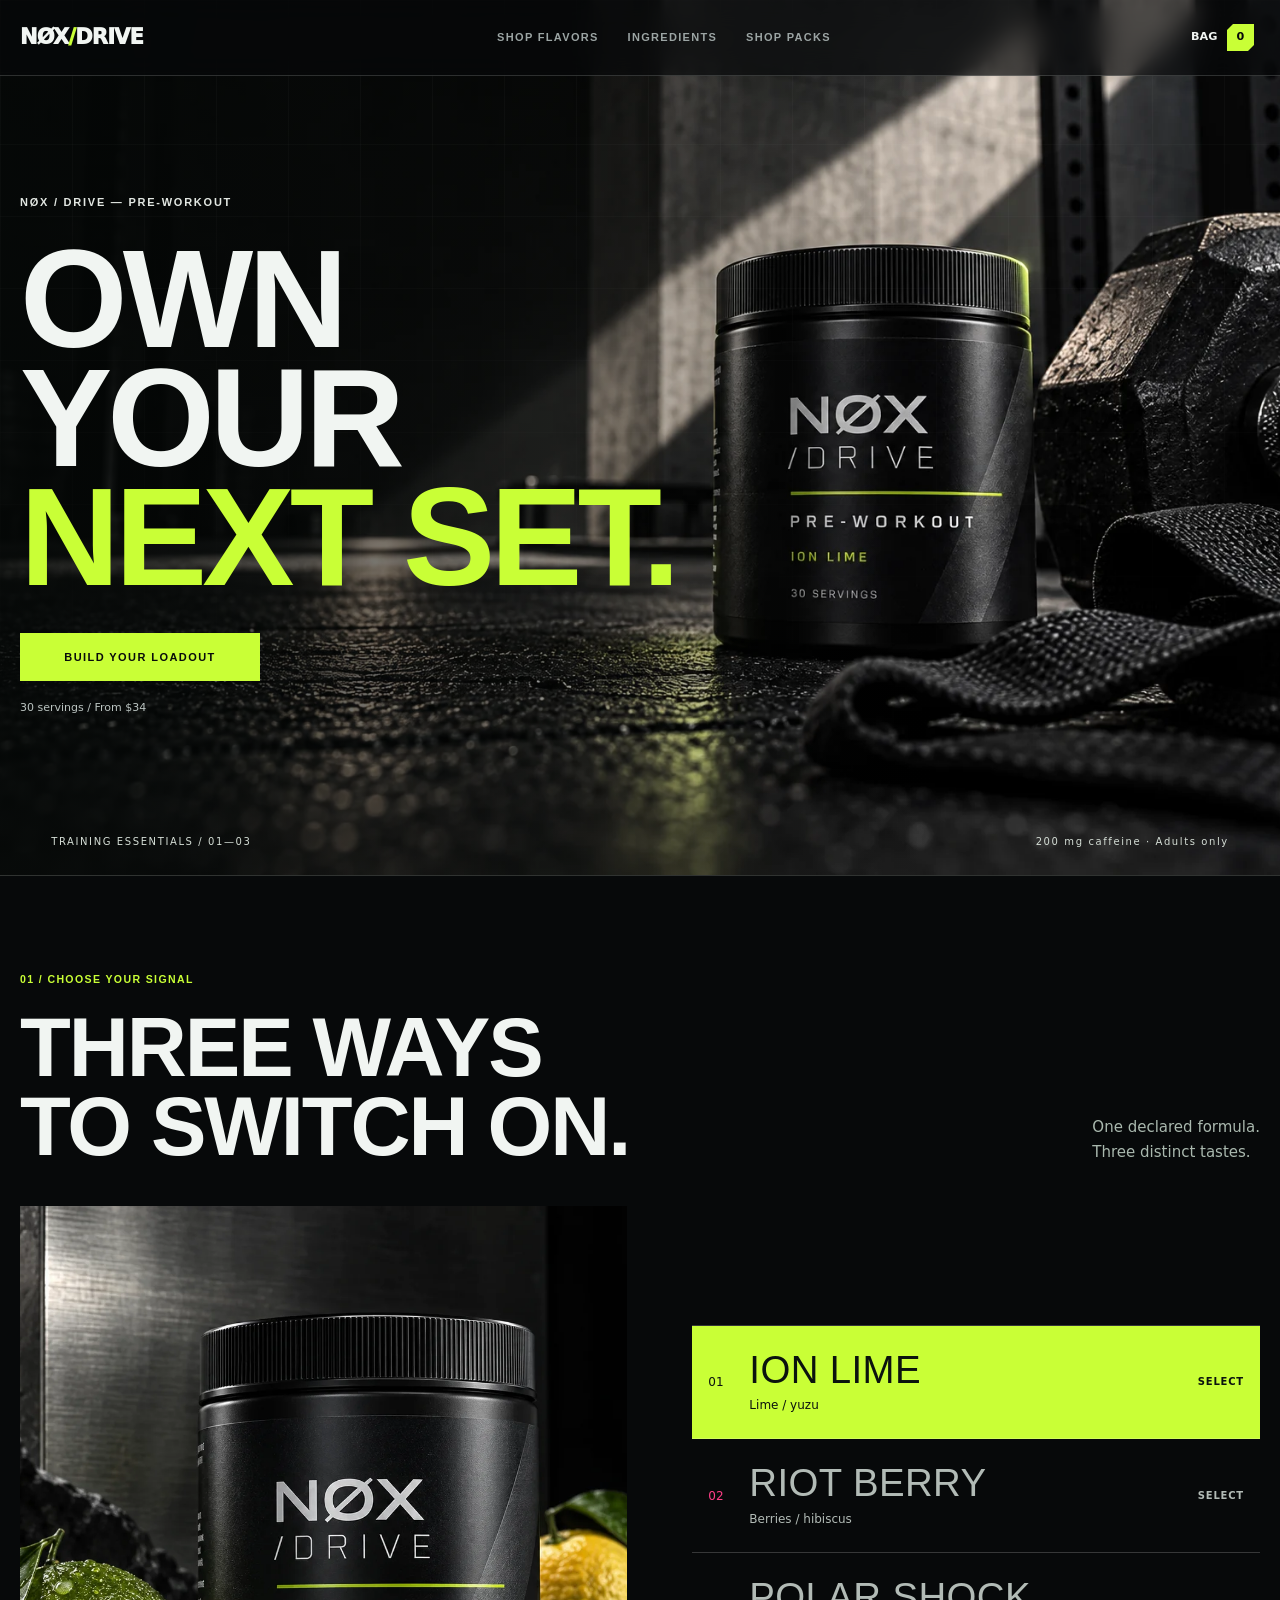
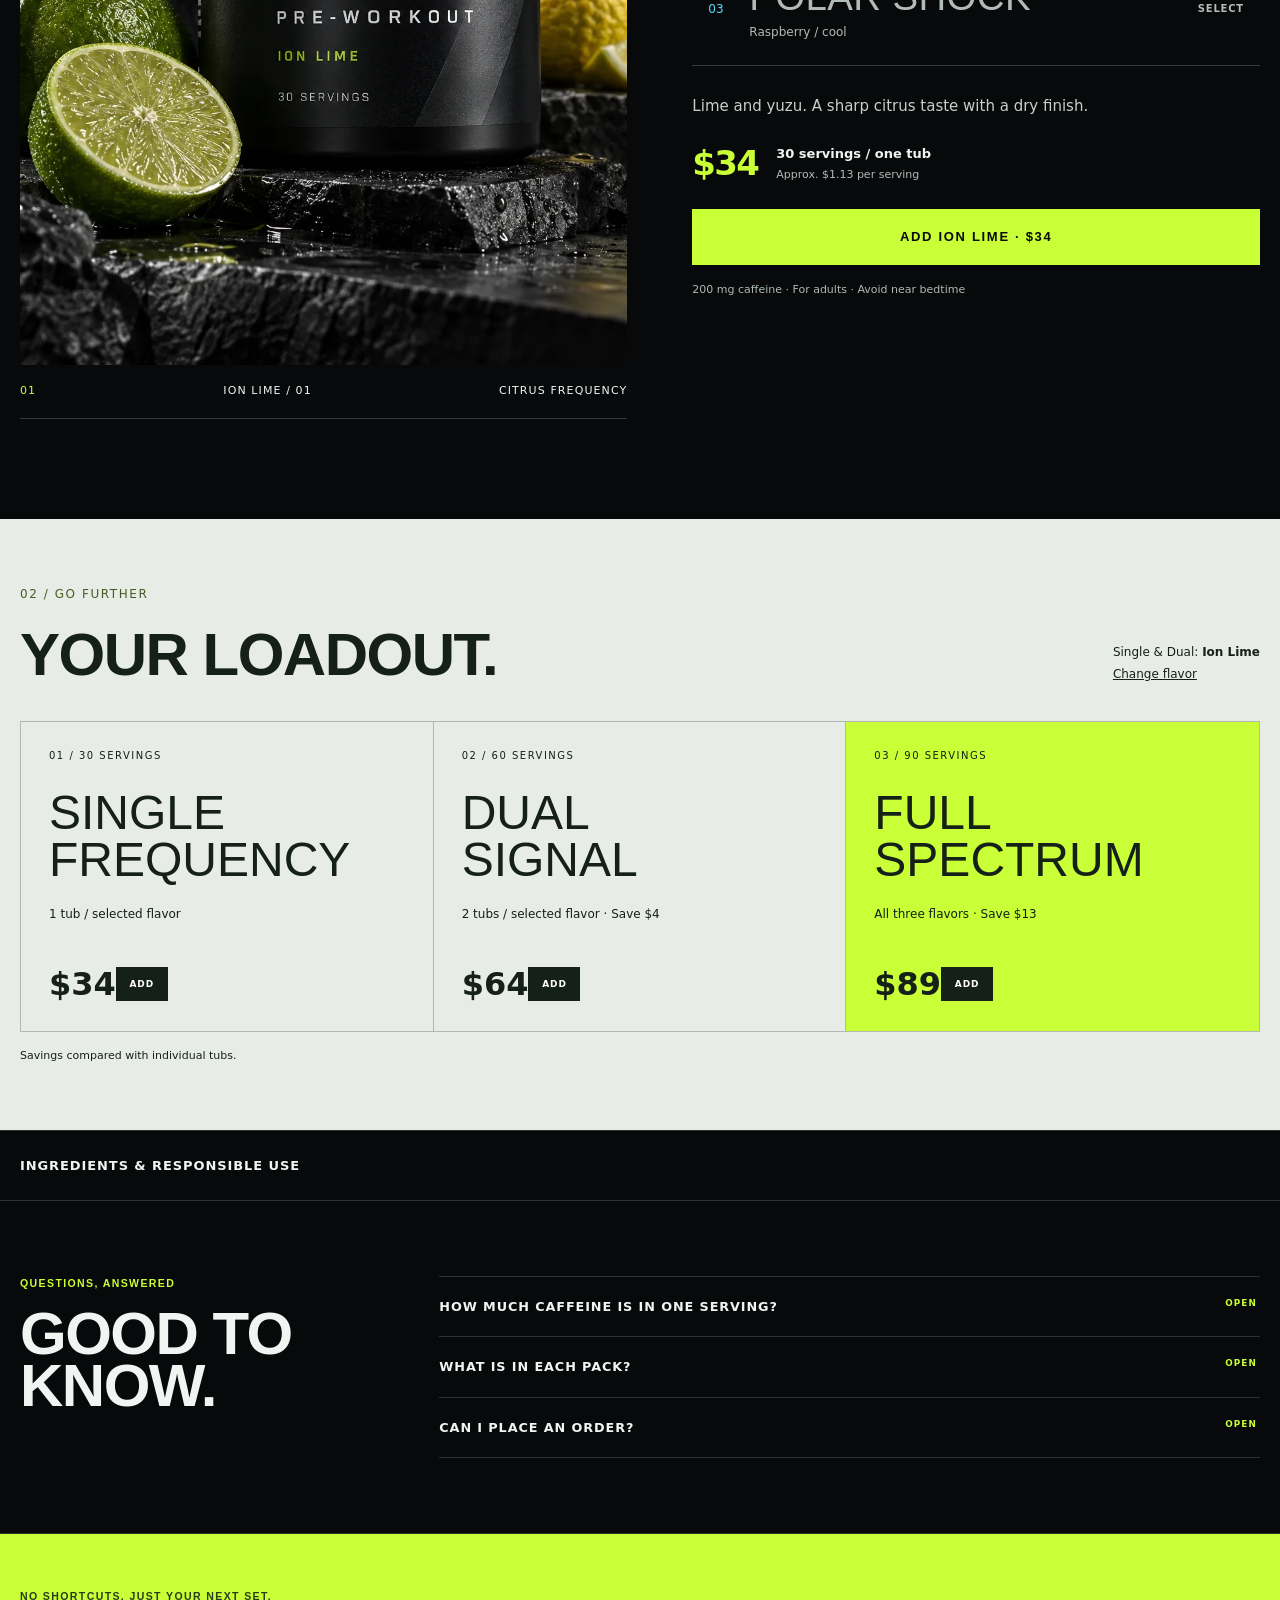
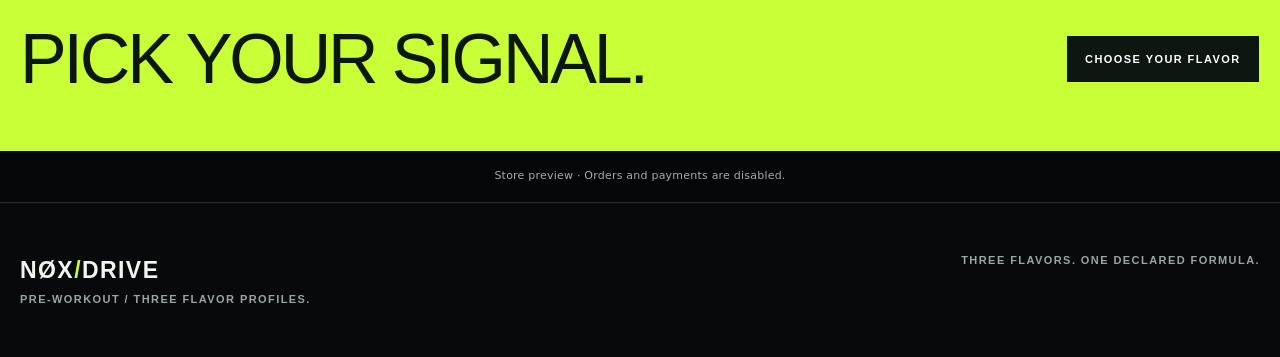
==== commit 78a4c102: "Refine storefront preview wording" ====
--- a/index.html
+++ b/index.html
@@ -3,7 +3,7 @@
 <head>
 <meta charset="utf-8">
 <meta name="viewport" content="width=device-width,initial-scale=1">
-<meta name="description" content="NØX Drive is a fictional premium pre-workout concept presented as a night telemetry performance instrument.">
+<meta name="description" content="NØX Drive pre-workout store preview: three flavor profiles and flexible pack formats.">
 <meta name="theme-color" content="#07090a">
 <title>NØX Drive — Night Telemetry Performance Instrument</title>
 <style>
@@ -36,7 +36,7 @@
 <main id="main">
 <section class="hero campaign" id="signal" aria-labelledby="hero-title">
 <img class="campaign-photo" src="assets/nox-campaign.webp" srcset="assets/nox-campaign-640.webp 640w, assets/nox-campaign.webp 1536w" sizes="(max-width:680px) 94vw, 60vw" width="1536" height="1024" alt="NØX Ion Lime beside training equipment in a dark concrete gym" fetchpriority="high" decoding="async">
-<div class="campaign-content shell"><p class="eyebrow">NØX / DRIVE — PRE-WORKOUT</p><h1 class="display" id="hero-title">OWN<br>YOUR<br><span>NEXT SET.</span></h1><a class="button primary" href="#shop">Build your loadout</a><p class="hero-safety">30 servings / From $34 · Demo product</p></div>
+<div class="campaign-content shell"><p class="eyebrow">NØX / DRIVE — PRE-WORKOUT</p><h1 class="display" id="hero-title">OWN<br>YOUR<br><span>NEXT SET.</span></h1><a class="button primary" href="#shop">Build your loadout</a><p class="hero-safety">30 servings / From $34</p></div>
 <div class="campaign-caption"><span>TRAINING ESSENTIALS / 01—03</span><span>200 mg caffeine · Adults only</span></div></section>
 <section class="signal-shop shell" id="shop" aria-labelledby="shop-title">
 <div class="shop-heading"><p class="label">01 / Choose your signal</p><h2 class="display" id="shop-title">THREE WAYS<br>TO SWITCH ON.</h2><span class="shop-heading-note">One declared formula.<br>Three distinct tastes.</span></div>
@@ -45,19 +45,19 @@
 <button type="button" data-flavor="lime" aria-pressed="true" style="--option:#c9ff36"><span>01</span><strong>ION LIME</strong><small>Lime / yuzu</small><span class="option-action">Select</span></button>
 <button type="button" data-flavor="berry" aria-pressed="false" style="--option:#ff3f87"><span>02</span><strong>RIOT BERRY</strong><small>Berries / hibiscus</small><span class="option-action">Select</span></button>
 <button type="button" data-flavor="polar" aria-pressed="false" style="--option:#55ddff"><span>03</span><strong>POLAR SHOCK</strong><small>Raspberry / cool</small><span class="option-action">Select</span></button></div>
-<div class="signal-buy"><p id="hero-summary">Lime and yuzu. A sharp, dry finish.</p><div class="purchase-meta"><strong>$34</strong><span>30 servings / one tub<small>Approx. $1.13 per serving · Demo price</small></span></div><button class="button primary" id="hero-cta" type="button">Add Ion Lime · $34</button><p class="hero-safety">200 mg caffeine · For adults · Avoid near bedtime</p></div></div></div>
+<div class="signal-buy"><p id="hero-summary">Lime and yuzu. A sharp, dry finish.</p><div class="purchase-meta"><strong>$34</strong><span>30 servings / one tub<small>Approx. $1.13 per serving</small></span></div><button class="button primary" id="hero-cta" type="button">Add Ion Lime · $34</button><p class="hero-safety">200 mg caffeine · For adults · Avoid near bedtime</p></div></div></div>
 </section>
 <section class="pack-deck" id="loadout" aria-labelledby="loadout-title"><div class="shell"><div class="pack-title"><p class="label">02 / Go further</p><h2 class="display" id="loadout-title">YOUR LOADOUT.</h2><p>Single &amp; Dual: <strong id="pack-selection">Ion Lime</strong> <a href="#shop">Change flavor</a></p></div>
-<div class="pack-grid"><button class="pack" type="button" data-bundle="single"><small>01 / 30 SERVINGS</small><strong>Single<br>Frequency</strong><span>1 tub / selected flavor</span><b>$34 <i>Add</i></b></button><button class="pack" type="button" data-bundle="double"><small>02 / 60 SERVINGS</small><strong>Dual<br>Signal</strong><span>2 tubs / selected flavor · Save $4</span><b>$64 <i>Add</i></b></button><button class="pack spectrum" type="button" data-bundle="trio"><small>03 / 90 SERVINGS</small><strong>Full<br>Spectrum</strong><span>All three flavors · Save $13</span><b>$89 <i>Add</i></b></button></div><p class="pack-note">Savings compared with individual tubs. Demo prices.</p></div></section>
-<details class="technical" id="formula"><summary class="shell">Ingredients &amp; responsible use <span aria-hidden="true">+</span></summary><section class="phase formula" aria-labelledby="formula-title"><div class="shell"><div class="phase-head"><div><p class="label">04 / Core telemetry</p><h2 class="display phase-title" id="formula-title">The full<br>formula.</h2></div><p>Amounts shown per full 15 g serving. This fictional concept would require professional formulation, safety, and regulatory review before any real manufacture or sale.</p></div><div class="formula-grid"><div aria-label="Active ingredients per serving"><div class="ingredient"><span>A.01</span><strong>L-Citrulline</strong><b>6000 mg</b></div><div class="ingredient"><span>A.02</span><strong>Beta-Alanine</strong><b>3200 mg</b></div><div class="ingredient"><span>A.03</span><strong>Betaine</strong><b>2500 mg</b></div><div class="ingredient"><span>A.04</span><strong>L-Tyrosine</strong><b>1000 mg</b></div><div class="ingredient"><span>A.05</span><strong>Caffeine</strong><b>200 mg</b></div><div class="ingredient"><span>A.06</span><strong>Vitamin B6</strong><b>1.4 mg</b></div></div><aside class="formula-panel" aria-label="Serving telemetry and safety warning"><p class="eyebrow">Serving telemetry</p><div class="key"><span>Serving size</span><strong>1 scoop / 15 g</strong></div><div class="key"><span>Container</span><strong>30 servings</strong></div><div class="key"><span>Daily maximum</span><strong>1 serving</strong></div><div class="key"><span>Added sugar</span><strong>0 g</strong></div><p class="warning"><strong>Responsible use:</strong> High caffeine content: 200 mg per full serving. Not intended for anyone under 18, people who are pregnant or nursing, or anyone sensitive to caffeine. Do not combine with other caffeine or stimulant sources. Consult a qualified healthcare professional before use if you take medication or have a medical condition. Beta-alanine may cause temporary tingling. Keep out of reach of children. Supplements do not replace a varied diet or healthy lifestyle.</p></aside></div></div></section></details>
+<div class="pack-grid"><button class="pack" type="button" data-bundle="single"><small>01 / 30 SERVINGS</small><strong>Single<br>Frequency</strong><span>1 tub / selected flavor</span><b>$34 <i>Add</i></b></button><button class="pack" type="button" data-bundle="double"><small>02 / 60 SERVINGS</small><strong>Dual<br>Signal</strong><span>2 tubs / selected flavor · Save $4</span><b>$64 <i>Add</i></b></button><button class="pack spectrum" type="button" data-bundle="trio"><small>03 / 90 SERVINGS</small><strong>Full<br>Spectrum</strong><span>All three flavors · Save $13</span><b>$89 <i>Add</i></b></button></div><p class="pack-note">Savings compared with individual tubs.</p></div></section>
+<details class="technical" id="formula"><summary class="shell">Ingredients &amp; responsible use <span aria-hidden="true">+</span></summary><section class="phase formula" aria-labelledby="formula-title"><div class="shell"><div class="phase-head"><div><p class="label">04 / Core telemetry</p><h2 class="display phase-title" id="formula-title">The full<br>formula.</h2></div><p>Amounts shown per full 15 g serving. Illustrative formulation data, not a final product label. Any commercial formula requires safety and regulatory review.</p></div><div class="formula-grid"><div aria-label="Active ingredients per serving"><div class="ingredient"><span>A.01</span><strong>L-Citrulline</strong><b>6000 mg</b></div><div class="ingredient"><span>A.02</span><strong>Beta-Alanine</strong><b>3200 mg</b></div><div class="ingredient"><span>A.03</span><strong>Betaine</strong><b>2500 mg</b></div><div class="ingredient"><span>A.04</span><strong>L-Tyrosine</strong><b>1000 mg</b></div><div class="ingredient"><span>A.05</span><strong>Caffeine</strong><b>200 mg</b></div><div class="ingredient"><span>A.06</span><strong>Vitamin B6</strong><b>1.4 mg</b></div></div><aside class="formula-panel" aria-label="Serving telemetry and safety warning"><p class="eyebrow">Serving telemetry</p><div class="key"><span>Serving size</span><strong>1 scoop / 15 g</strong></div><div class="key"><span>Container</span><strong>30 servings</strong></div><div class="key"><span>Daily maximum</span><strong>1 serving</strong></div><div class="key"><span>Added sugar</span><strong>0 g</strong></div><p class="warning"><strong>Responsible use:</strong> High caffeine content: 200 mg per full serving. Not intended for anyone under 18, people who are pregnant or nursing, or anyone sensitive to caffeine. Do not combine with other caffeine or stimulant sources. Consult a qualified healthcare professional before use if you take medication or have a medical condition. Beta-alanine may cause temporary tingling. Keep out of reach of children. Supplements do not replace a varied diet or healthy lifestyle.</p></aside></div></div></section></details>
 
 
-<section class="phase" aria-labelledby="faq-title"><div class="shell faq"><div><p class="label">Questions, answered</p><h2 class="display" id="faq-title">Good to<br>know.</h2></div><div><details><summary>How much caffeine is in one serving?</summary><p>A full serving contains 200 mg. Begin with half a scoop to assess tolerance, and do not combine it with other caffeine or stimulants.</p></details><details><summary>What is in each pack?</summary><p>Single: one tub. Dual: two tubs of your selected flavor. Full Spectrum: one tub of each flavor. Every tub contains 30 servings.</p></details><details><summary>Is this a real product?</summary><p>No. NØX Drive is a fictional design demonstration. Products, inventory, prices, shipping, and checkout are not real.</p></details></div></div></section>
+<section class="phase" aria-labelledby="faq-title"><div class="shell faq"><div><p class="label">Questions, answered</p><h2 class="display" id="faq-title">Good to<br>know.</h2></div><div><details><summary>How much caffeine is in one serving?</summary><p>A full serving contains 200 mg. Begin with half a scoop to assess tolerance, and do not combine it with other caffeine or stimulants.</p></details><details><summary>What is in each pack?</summary><p>Single: one tub. Dual: two tubs of your selected flavor. Full Spectrum: one tub of each flavor. Every tub contains 30 servings.</p></details><details><summary>Can I place an order?</summary><p>No. This store preview does not place orders or take payment.</p></details></div></div></section>
 <section class="closing-offer"><div class="shell"><p class="label">NO SHORTCUTS. JUST YOUR NEXT SET.</p><h2>PICK YOUR SIGNAL.</h2><a class="button primary" href="#shop">Choose your flavor</a></div></section></main>
-<p class="demo">AI-created product imagery · Fictional concept demonstration. No product is manufactured or sold, and checkout cannot create an order or charge a payment method.</p>
-<footer class="footer"><div class="shell footer-row"><div><div class="footer-brand">NØX<span>/</span>DRIVE</div><div>Pre-workout / Fictional product concept.</div></div><span>Three flavors. One declared formula.</span></div></footer>
+<p class="demo">Store preview · Orders and payments are disabled.</p>
+<footer class="footer"><div class="shell footer-row"><div><div class="footer-brand">NØX<span>/</span>DRIVE</div><div>Pre-workout / Three flavor profiles.</div></div><span>Three flavors. One declared formula.</span></div></footer>
 <div class="backdrop" id="backdrop" aria-hidden="true"></div><aside class="cart" id="cart" role="dialog" aria-modal="true" aria-labelledby="cart-title" aria-hidden="true"><div class="cart-head"><div><p class="eyebrow">Payload register</p><h2 id="cart-title">Your bag</h2></div><button class="close" type="button" aria-label="Close cart">Close</button></div><div class="cart-items" id="cart-items"></div><div class="cart-foot"><div class="total"><span>Demo total</span><span id="total">$0.00</span></div><button class="button primary" id="checkout" type="button">Run demo checkout</button><small>No payment will be requested or processed.</small></div></aside><div class="toast" id="toast" role="status" aria-live="polite"></div>
-<div class="mobile-purchase" aria-label="Quick purchase"><div><strong id="quick-name">Ion Lime</strong><span>30 servings · $34 · Demo</span></div><button type="button" class="purchase-button" id="quick-add">Add to bag</button></div>
+<div class="mobile-purchase" aria-label="Quick purchase"><div><strong id="quick-name">Ion Lime</strong><span>30 servings · $34</span></div><button type="button" class="purchase-button" id="quick-add">Add to bag</button></div>
 <script src="cart.js" defer></script>
 <script src="app.js" defer></script>
 </body>
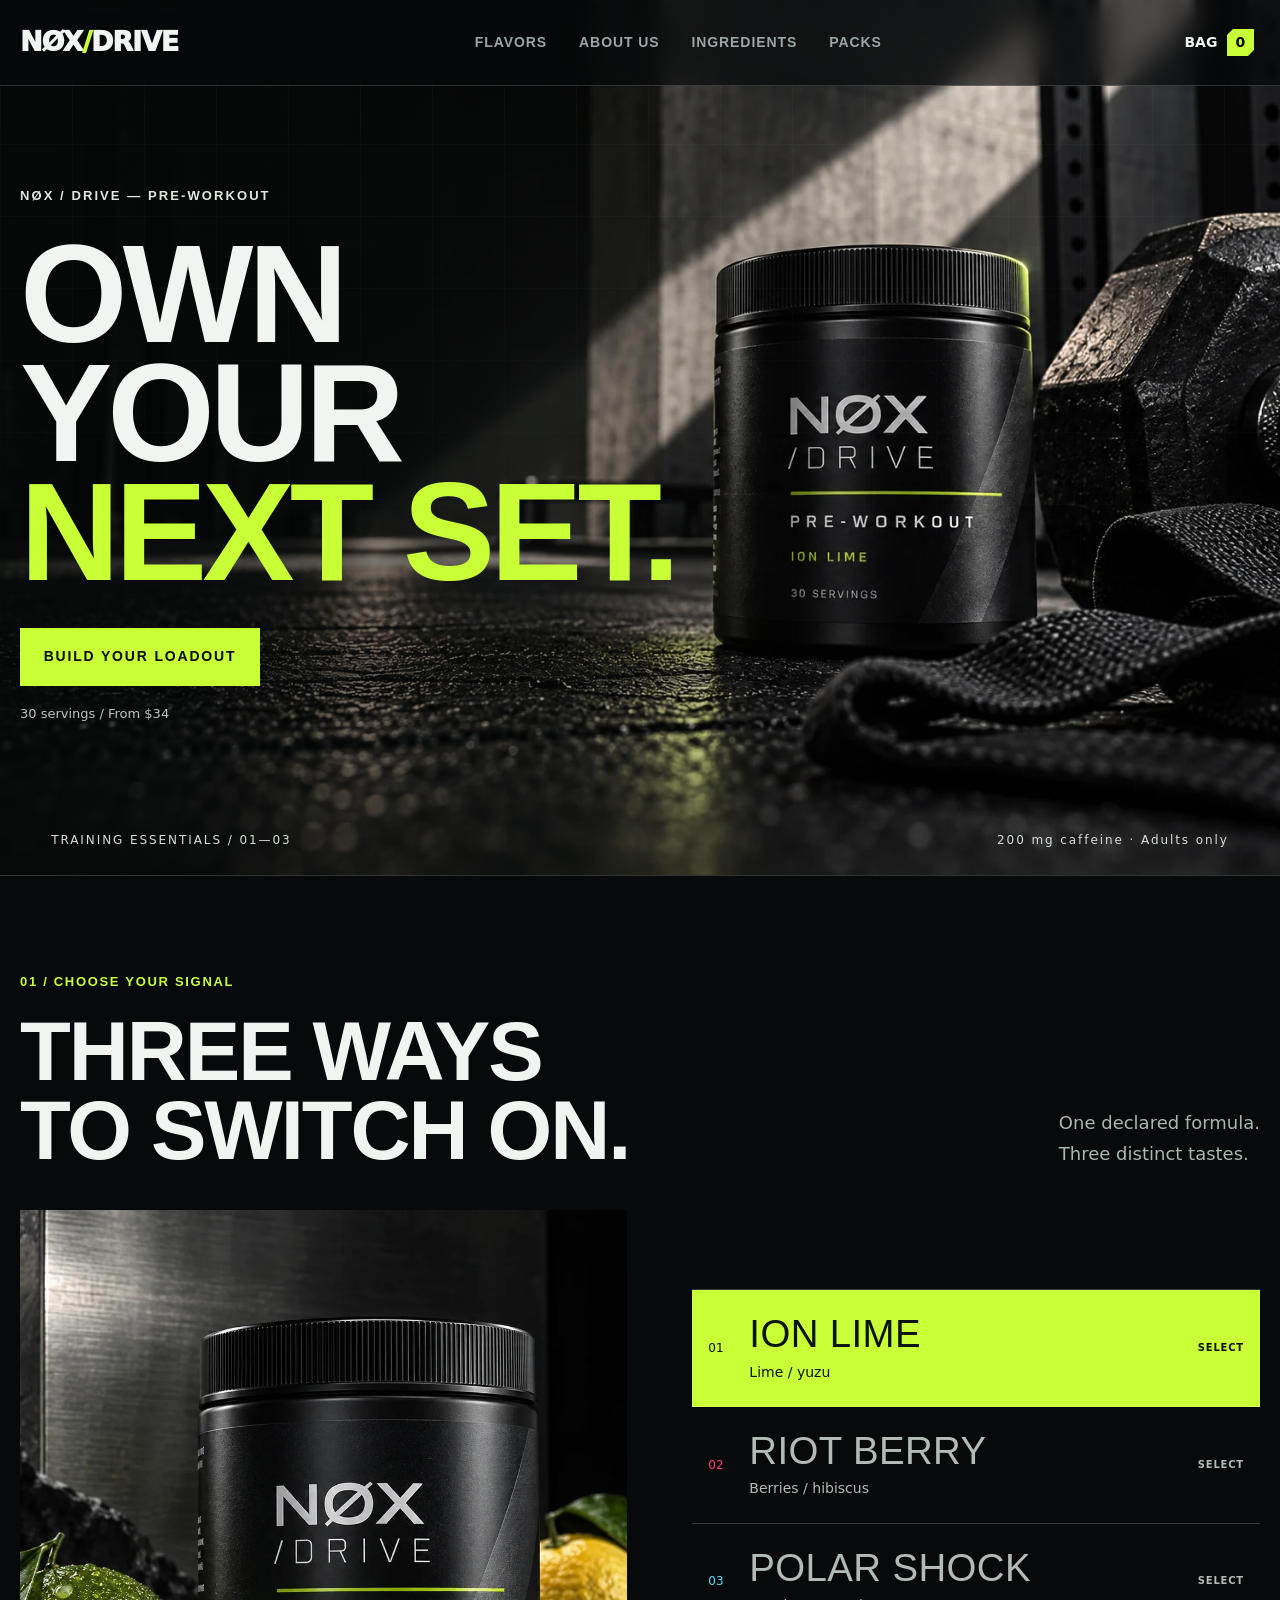
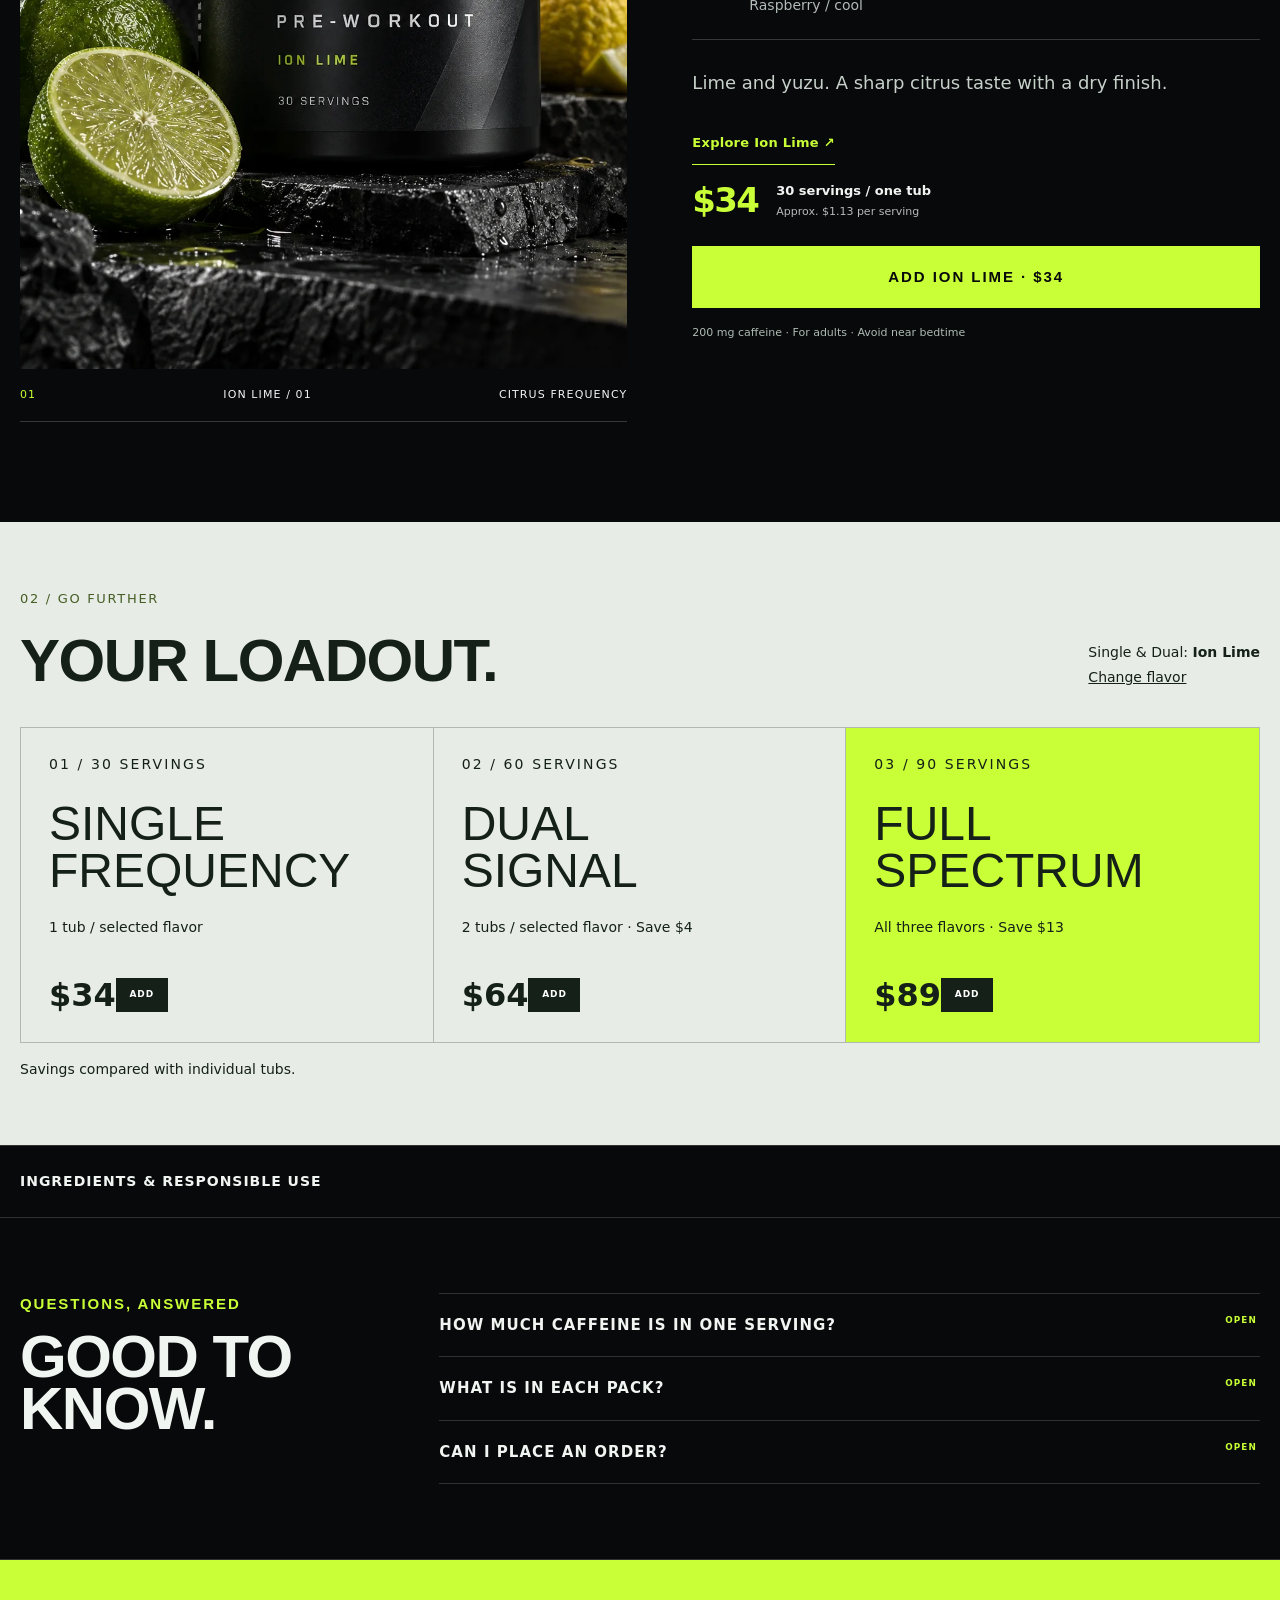
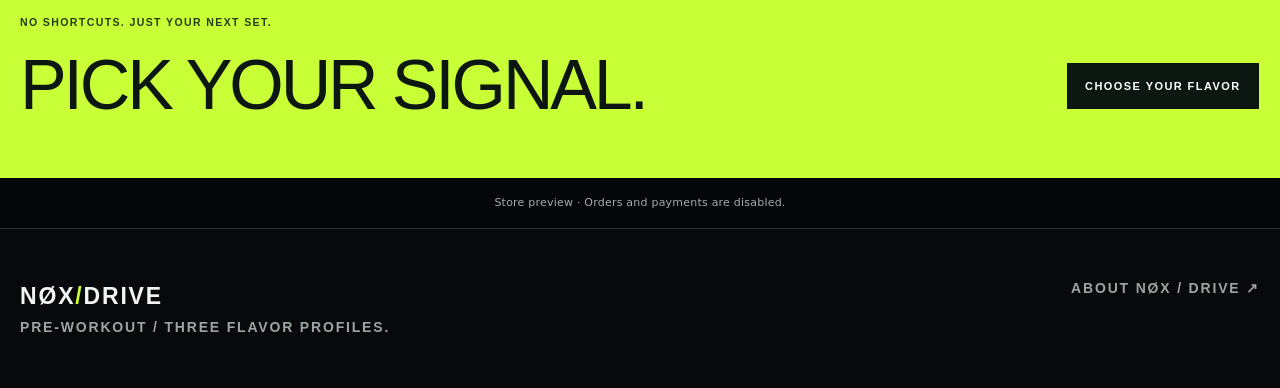
==== commit c9fa3062: "Improve desktop hierarchy and add product pages" ====
--- a/index.html
+++ b/index.html
@@ -29,10 +29,11 @@
 <link rel="icon" href="data:,">
 <link rel="stylesheet" href="commerce.css?v=2">
 <link rel="stylesheet" href="identity.css?v=4">
+<link rel="stylesheet" href="desktop-tune.css?v=1">
 </head>
 <body>
 <a class="skip" href="#main">Skip to content</a>
-<header><nav class="shell" aria-label="Primary navigation"><a class="brand" href="#signal" aria-label="NØX Drive home">NØX<span>/</span>DRIVE</a><div class="nav-links"><a href="#shop">Shop flavors</a><a href="#formula">Ingredients</a><a href="#loadout">Shop packs</a></div><button class="cart-trigger" aria-label="Open bag" type="button" aria-controls="cart" aria-expanded="false"><span class="cart-label">Bag</span><span class="count" aria-live="polite">0</span></button></nav></header>
+<header><nav class="shell" aria-label="Primary navigation"><a class="brand" href="#signal" aria-label="NØX Drive home">NØX<span>/</span>DRIVE</a><div class="nav-links"><a href="#shop">Flavors</a><a href="about.html">About us</a><a href="#formula">Ingredients</a><a href="#loadout">Packs</a></div><a class="mobile-about" href="about.html">About</a><button class="cart-trigger" aria-label="Open bag" type="button" aria-controls="cart" aria-expanded="false"><span class="cart-label">Bag</span><span class="count" aria-live="polite">0</span></button></nav></header>
 <main id="main">
 <section class="hero campaign" id="signal" aria-labelledby="hero-title">
 <img class="campaign-photo" src="assets/nox-campaign.webp" srcset="assets/nox-campaign-640.webp 640w, assets/nox-campaign.webp 1536w" sizes="(max-width:680px) 94vw, 60vw" width="1536" height="1024" alt="NØX Ion Lime beside training equipment in a dark concrete gym" fetchpriority="high" decoding="async">
@@ -45,7 +46,7 @@
 <button type="button" data-flavor="lime" aria-pressed="true" style="--option:#c9ff36"><span>01</span><strong>ION LIME</strong><small>Lime / yuzu</small><span class="option-action">Select</span></button>
 <button type="button" data-flavor="berry" aria-pressed="false" style="--option:#ff3f87"><span>02</span><strong>RIOT BERRY</strong><small>Berries / hibiscus</small><span class="option-action">Select</span></button>
 <button type="button" data-flavor="polar" aria-pressed="false" style="--option:#55ddff"><span>03</span><strong>POLAR SHOCK</strong><small>Raspberry / cool</small><span class="option-action">Select</span></button></div>
-<div class="signal-buy"><p id="hero-summary">Lime and yuzu. A sharp, dry finish.</p><div class="purchase-meta"><strong>$34</strong><span>30 servings / one tub<small>Approx. $1.13 per serving</small></span></div><button class="button primary" id="hero-cta" type="button">Add Ion Lime · $34</button><p class="hero-safety">200 mg caffeine · For adults · Avoid near bedtime</p></div></div></div>
+<div class="signal-buy"><p id="hero-summary">Lime and yuzu. A sharp, dry finish.</p><a class="flavor-detail" id="flavor-detail" href="product.html?flavor=lime">Explore Ion Lime ↗</a><div class="purchase-meta"><strong>$34</strong><span>30 servings / one tub<small>Approx. $1.13 per serving</small></span></div><button class="button primary" id="hero-cta" type="button">Add Ion Lime · $34</button><p class="hero-safety">200 mg caffeine · For adults · Avoid near bedtime</p></div></div></div>
 </section>
 <section class="pack-deck" id="loadout" aria-labelledby="loadout-title"><div class="shell"><div class="pack-title"><p class="label">02 / Go further</p><h2 class="display" id="loadout-title">YOUR LOADOUT.</h2><p>Single &amp; Dual: <strong id="pack-selection">Ion Lime</strong> <a href="#shop">Change flavor</a></p></div>
 <div class="pack-grid"><button class="pack" type="button" data-bundle="single"><small>01 / 30 SERVINGS</small><strong>Single<br>Frequency</strong><span>1 tub / selected flavor</span><b>$34 <i>Add</i></b></button><button class="pack" type="button" data-bundle="double"><small>02 / 60 SERVINGS</small><strong>Dual<br>Signal</strong><span>2 tubs / selected flavor · Save $4</span><b>$64 <i>Add</i></b></button><button class="pack spectrum" type="button" data-bundle="trio"><small>03 / 90 SERVINGS</small><strong>Full<br>Spectrum</strong><span>All three flavors · Save $13</span><b>$89 <i>Add</i></b></button></div><p class="pack-note">Savings compared with individual tubs.</p></div></section>
@@ -55,7 +56,7 @@
 <section class="phase" aria-labelledby="faq-title"><div class="shell faq"><div><p class="label">Questions, answered</p><h2 class="display" id="faq-title">Good to<br>know.</h2></div><div><details><summary>How much caffeine is in one serving?</summary><p>A full serving contains 200 mg. Begin with half a scoop to assess tolerance, and do not combine it with other caffeine or stimulants.</p></details><details><summary>What is in each pack?</summary><p>Single: one tub. Dual: two tubs of your selected flavor. Full Spectrum: one tub of each flavor. Every tub contains 30 servings.</p></details><details><summary>Can I place an order?</summary><p>No. This store preview does not place orders or take payment.</p></details></div></div></section>
 <section class="closing-offer"><div class="shell"><p class="label">NO SHORTCUTS. JUST YOUR NEXT SET.</p><h2>PICK YOUR SIGNAL.</h2><a class="button primary" href="#shop">Choose your flavor</a></div></section></main>
 <p class="demo">Store preview · Orders and payments are disabled.</p>
-<footer class="footer"><div class="shell footer-row"><div><div class="footer-brand">NØX<span>/</span>DRIVE</div><div>Pre-workout / Three flavor profiles.</div></div><span>Three flavors. One declared formula.</span></div></footer>
+<footer class="footer"><div class="shell footer-row"><div><div class="footer-brand">NØX<span>/</span>DRIVE</div><div>Pre-workout / Three flavor profiles.</div></div><a href="about.html">About NØX / DRIVE ↗</a></div></footer>
 <div class="backdrop" id="backdrop" aria-hidden="true"></div><aside class="cart" id="cart" role="dialog" aria-modal="true" aria-labelledby="cart-title" aria-hidden="true"><div class="cart-head"><div><p class="eyebrow">Payload register</p><h2 id="cart-title">Your bag</h2></div><button class="close" type="button" aria-label="Close cart">Close</button></div><div class="cart-items" id="cart-items"></div><div class="cart-foot"><div class="total"><span>Demo total</span><span id="total">$0.00</span></div><button class="button primary" id="checkout" type="button">Run demo checkout</button><small>No payment will be requested or processed.</small></div></aside><div class="toast" id="toast" role="status" aria-live="polite"></div>
 <div class="mobile-purchase" aria-label="Quick purchase"><div><strong id="quick-name">Ion Lime</strong><span>30 servings · $34</span></div><button type="button" class="purchase-button" id="quick-add">Add to bag</button></div>
 <script src="cart.js" defer></script>
--- a/desktop-tune.css
+++ b/desktop-tune.css
@@ -0,0 +1,24 @@
+@media(min-width:901px){
+  header{height:86px}
+  .brand{font-size:27px}
+  .nav-links{font-size:14px;gap:32px;letter-spacing:.065em}
+  .cart-trigger{font-size:14px}
+  .campaign .eyebrow{font-size:13px}
+  .campaign .button{min-height:58px;font-size:14px}
+  .campaign .hero-safety{font-size:13px}
+  .campaign-caption{font-size:12px}
+  .shop-heading .label,.pack-title .label{font-size:13px}
+  .shop-heading-note{font-size:18px}
+  .signal-options button{min-height:95px}
+  .signal-options span,.signal-options small{font-size:14px}
+  .signal-buy>p{font-size:18px}
+  .signal-buy .button{font-size:15px;min-height:62px}
+  .pack small,.pack>span,.pack-title>p{font-size:14px}
+  .pack-note,.technical>summary{font-size:14px}
+  .faq summary,.faq p{font-size:15px}
+  .footer{font-size:14px}
+}
+.flavor-detail{display:inline-flex;min-height:42px;align-items:center;margin-bottom:16px;border-bottom:1px solid var(--accent);color:var(--accent);font:800 13px/1.2 system-ui;letter-spacing:.02em}
+.flavor-detail:hover{opacity:.7}
+@media(max-width:900px){.mobile-about{margin-left:auto;font-size:12px;font-weight:800;text-transform:uppercase}.cart-trigger{margin-left:0}}
+@media(min-width:901px){.mobile-about{display:none}}
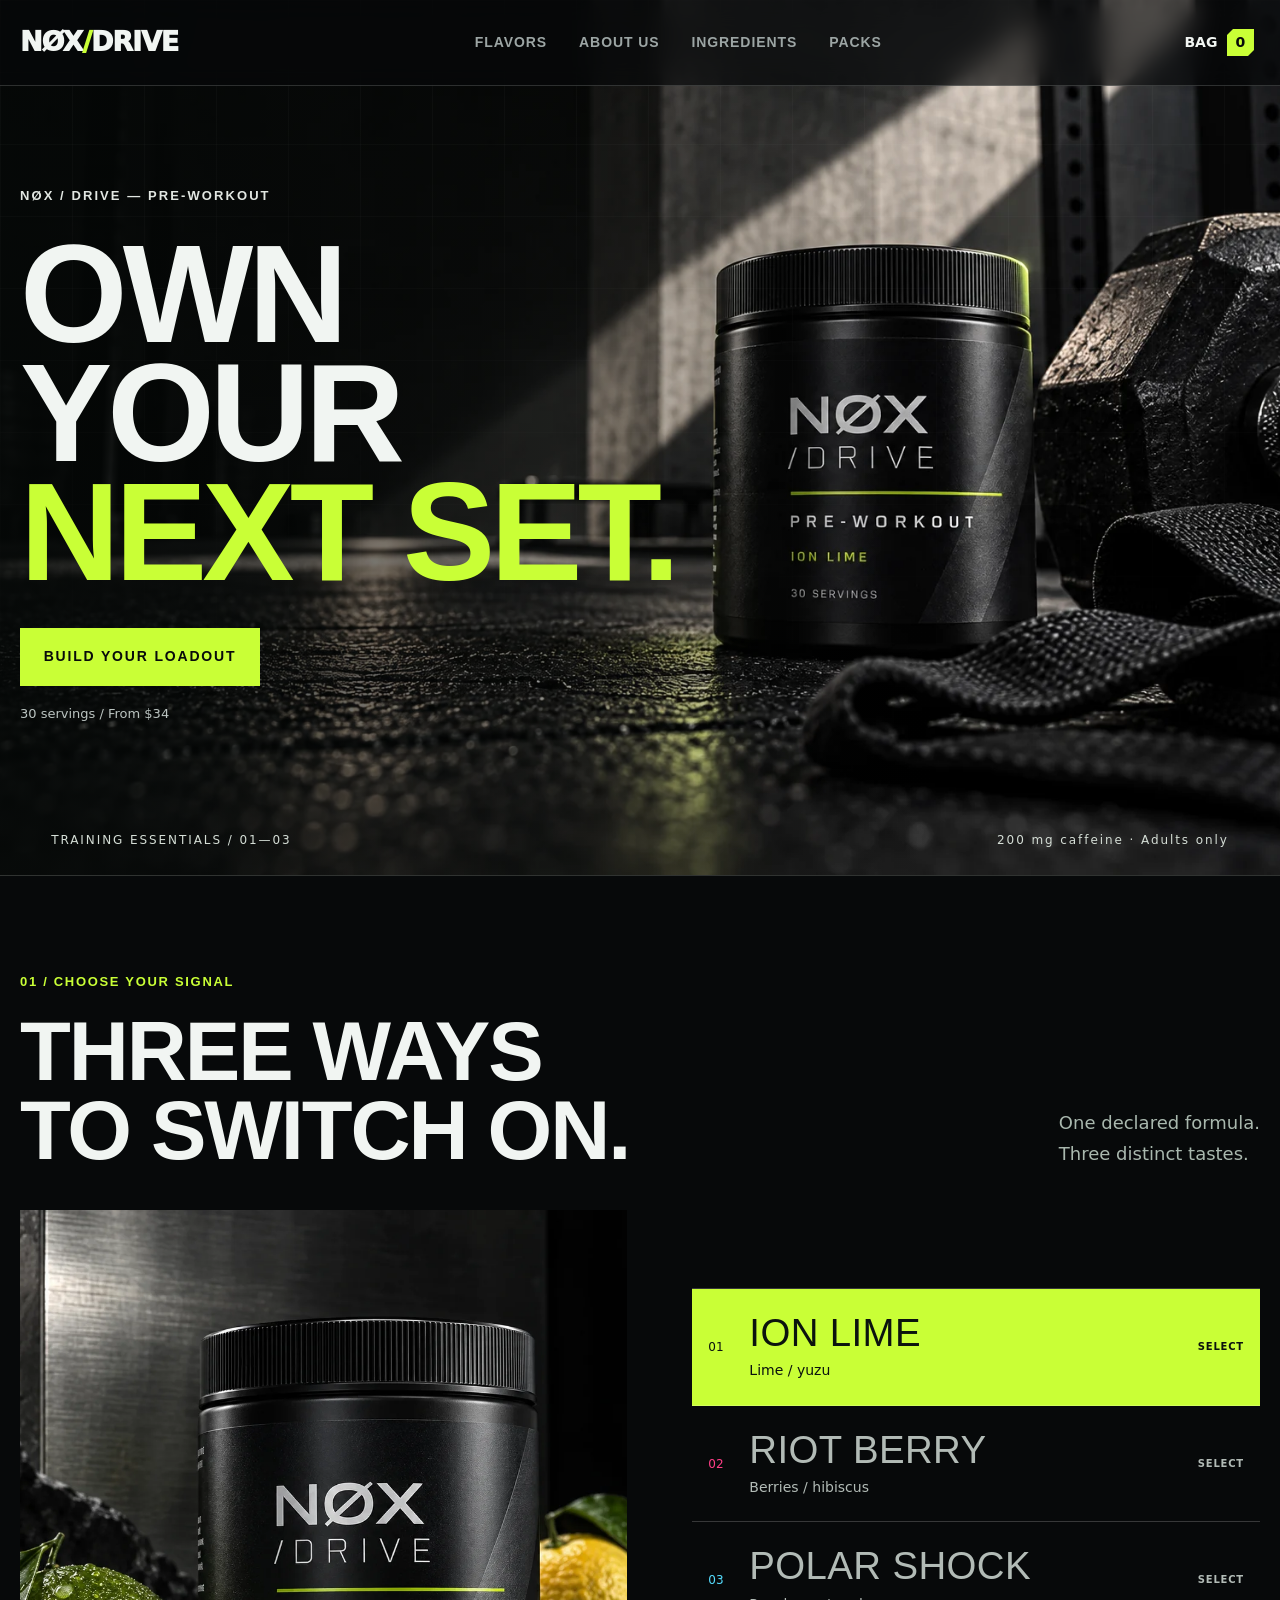
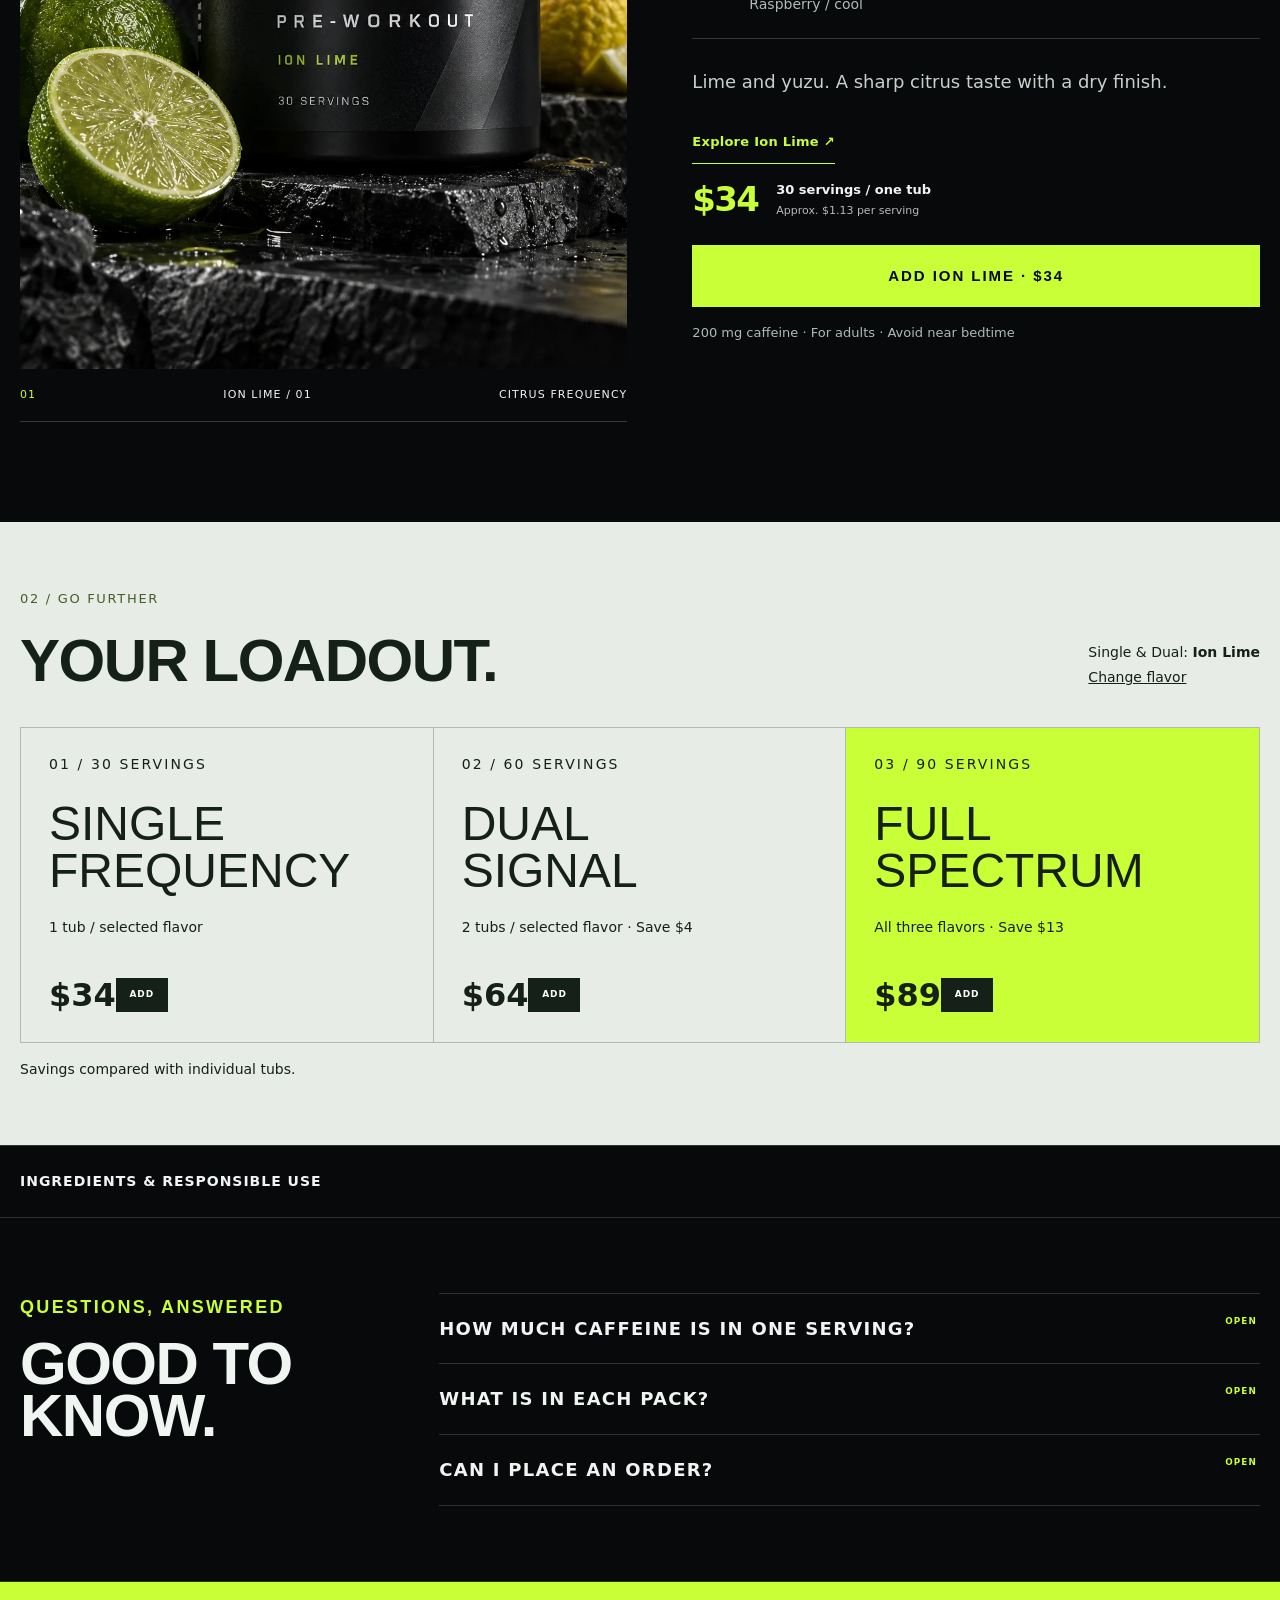
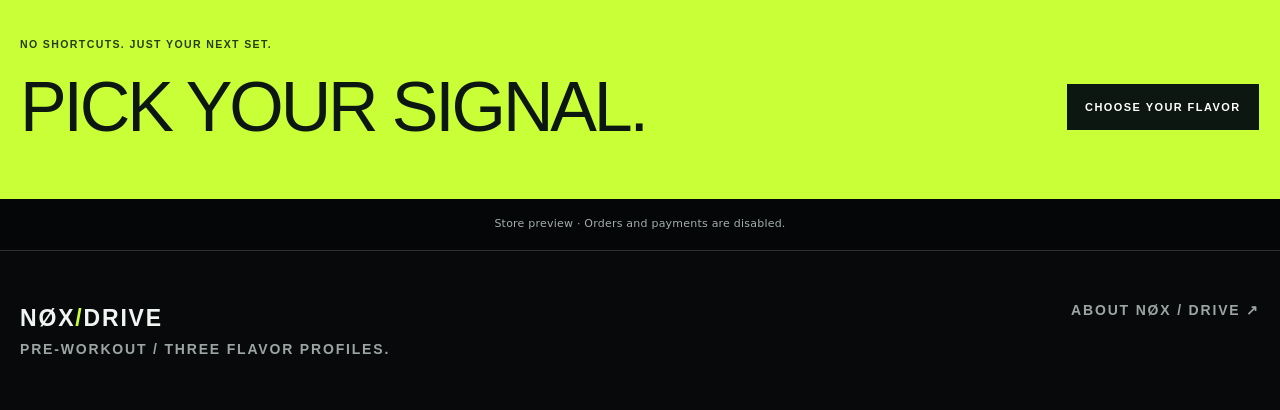
==== commit b9e0deda: "Refine display rhythm and supporting text readability" ====
--- a/index.html
+++ b/index.html
@@ -29,7 +29,7 @@
 <link rel="icon" href="data:,">
 <link rel="stylesheet" href="commerce.css?v=2">
 <link rel="stylesheet" href="identity.css?v=4">
-<link rel="stylesheet" href="desktop-tune.css?v=1">
+<link rel="stylesheet" href="desktop-tune.css?v=20260922g">
 </head>
 <body>
 <a class="skip" href="#main">Skip to content</a>
@@ -59,7 +59,7 @@
 <footer class="footer"><div class="shell footer-row"><div><div class="footer-brand">NØX<span>/</span>DRIVE</div><div>Pre-workout / Three flavor profiles.</div></div><a href="about.html">About NØX / DRIVE ↗</a></div></footer>
 <div class="backdrop" id="backdrop" aria-hidden="true"></div><aside class="cart" id="cart" role="dialog" aria-modal="true" aria-labelledby="cart-title" aria-hidden="true"><div class="cart-head"><div><p class="eyebrow">Payload register</p><h2 id="cart-title">Your bag</h2></div><button class="close" type="button" aria-label="Close cart">Close</button></div><div class="cart-items" id="cart-items"></div><div class="cart-foot"><div class="total"><span>Demo total</span><span id="total">$0.00</span></div><button class="button primary" id="checkout" type="button">Run demo checkout</button><small>No payment will be requested or processed.</small></div></aside><div class="toast" id="toast" role="status" aria-live="polite"></div>
 <div class="mobile-purchase" aria-label="Quick purchase"><div><strong id="quick-name">Ion Lime</strong><span>30 servings · $34</span></div><button type="button" class="purchase-button" id="quick-add">Add to bag</button></div>
-<script src="cart.js" defer></script>
+<script src="cart.js?v=20260922b" defer></script>
 <script src="app.js" defer></script>
 </body>
 </html>
--- a/desktop-tune.css
+++ b/desktop-tune.css
@@ -22,3 +22,10 @@
 .flavor-detail:hover{opacity:.7}
 @media(max-width:900px){.mobile-about{margin-left:auto;font-size:12px;font-weight:800;text-transform:uppercase}.cart-trigger{margin-left:0}}
 @media(min-width:901px){.mobile-about{display:none}}
+/* Visibility and inertness change immediately so keyboard focus can enter. */
+.cart{transition-property:transform}
+/* Supporting copy remains readable without weakening the display hierarchy. */
+.faq summary,.faq p{font-size:16px;line-height:1.65}
+.signal-buy .hero-safety{font-size:13px;line-height:1.6}
+@media(min-width:901px){.faq summary,.faq p{font-size:18px}}
+@media(max-width:680px){.campaign .hero-safety{font-size:12px;line-height:1.5}.campaign-caption{font-size:10px;line-height:1.6}.signal-photo figcaption{font-size:11px}}
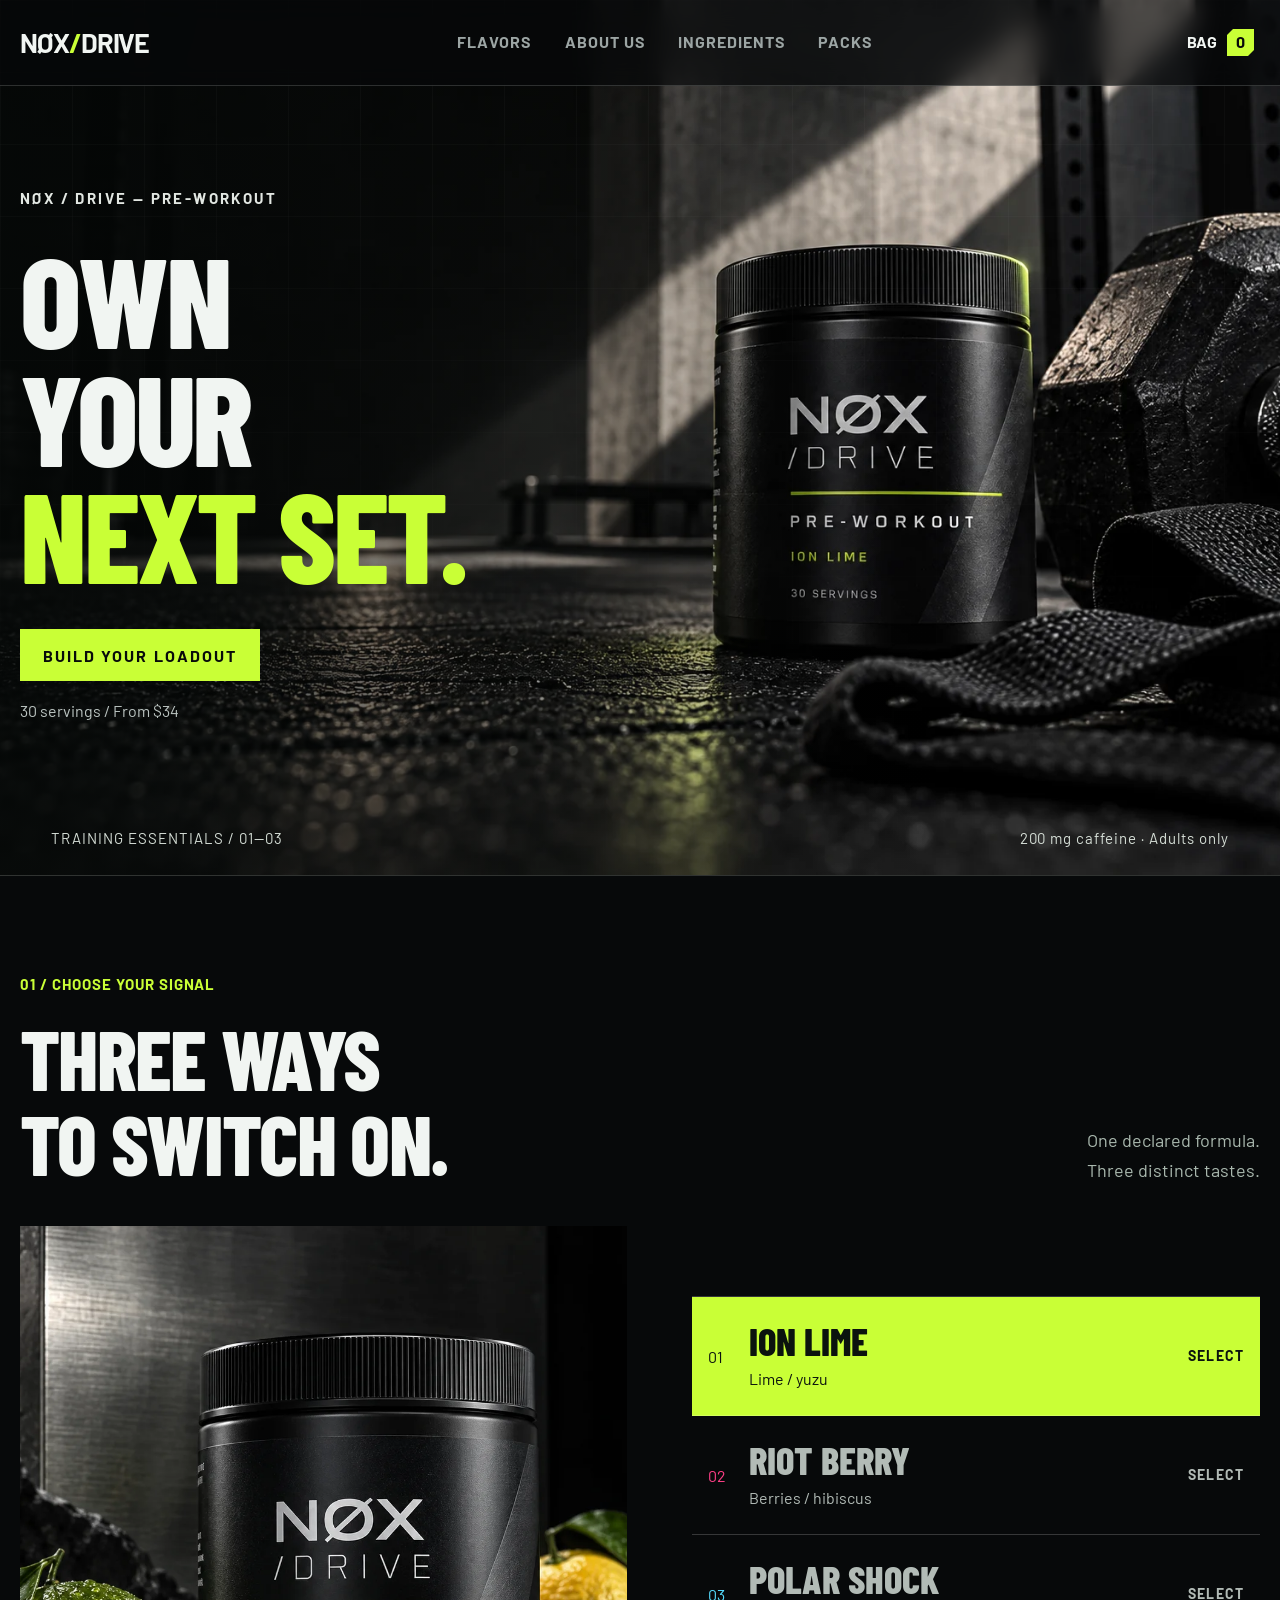
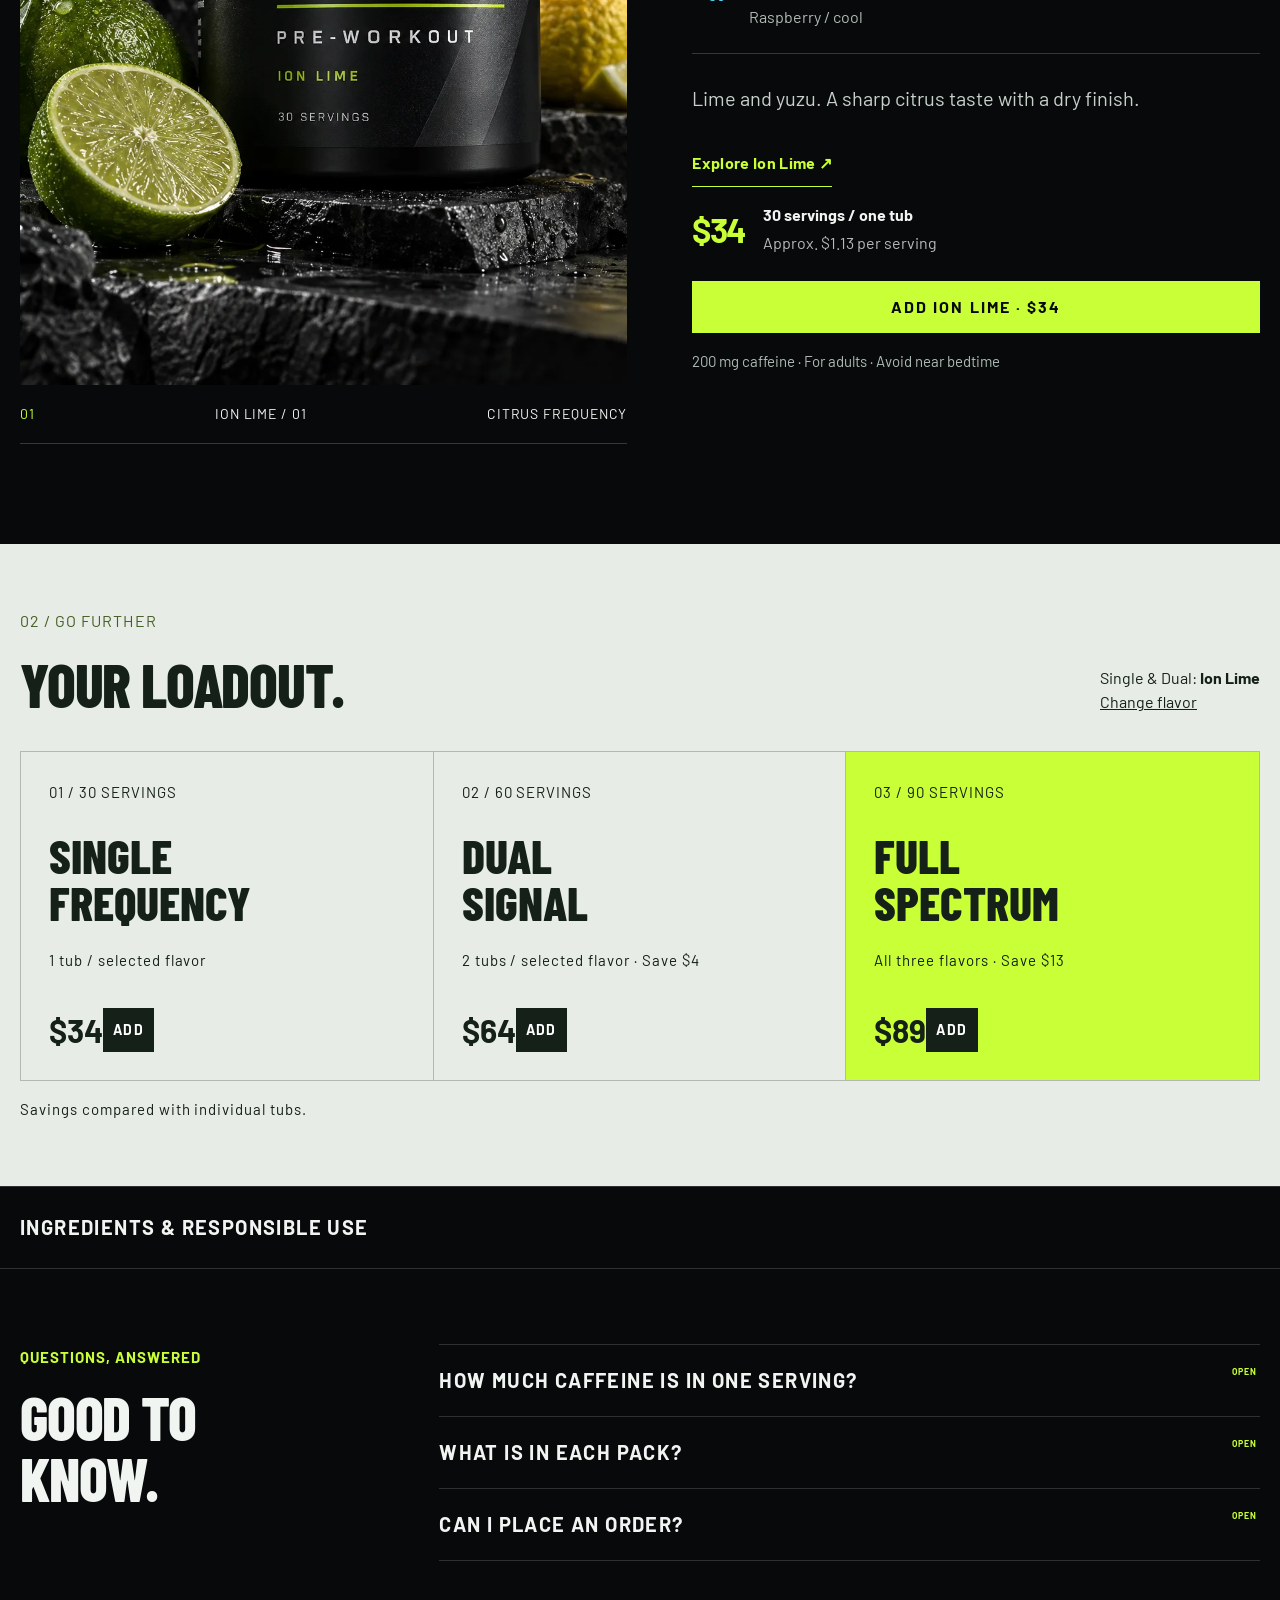
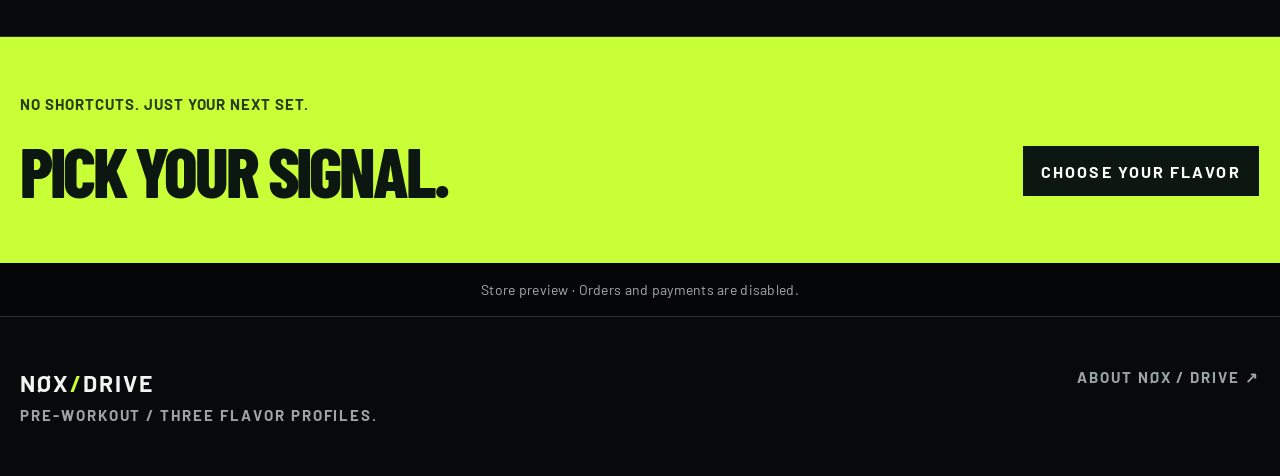
==== commit 4c953689: "Refine brand typography and enlarge supporting UI text" ====
--- a/index.html
+++ b/index.html
@@ -30,7 +30,7 @@
 <link rel="stylesheet" href="commerce.css?v=2">
 <link rel="stylesheet" href="identity.css?v=4">
 <link rel="stylesheet" href="desktop-tune.css?v=20260922g">
-</head>
+<link rel="stylesheet" href="typography.css?v=20260923a"></head>
 <body>
 <a class="skip" href="#main">Skip to content</a>
 <header><nav class="shell" aria-label="Primary navigation"><a class="brand" href="#signal" aria-label="NØX Drive home">NØX<span>/</span>DRIVE</a><div class="nav-links"><a href="#shop">Flavors</a><a href="about.html">About us</a><a href="#formula">Ingredients</a><a href="#loadout">Packs</a></div><a class="mobile-about" href="about.html">About</a><button class="cart-trigger" aria-label="Open bag" type="button" aria-controls="cart" aria-expanded="false"><span class="cart-label">Bag</span><span class="count" aria-live="polite">0</span></button></nav></header>
--- a/typography.css
+++ b/typography.css
@@ -0,0 +1,45 @@
+@font-face{font-family:NoxText;src:url('assets/fonts/barlow-regular.ttf') format('truetype');font-weight:400;font-display:swap}
+@font-face{font-family:NoxText;src:url('assets/fonts/barlow-bold.ttf') format('truetype');font-weight:600 950;font-display:swap}
+@font-face{font-family:NoxDisplay;src:url('assets/fonts/barlow-condensed.ttf') format('truetype');font-weight:400 950;font-display:swap}
+:root{--brand-body:NoxText,sans-serif;--brand-display:NoxDisplay,sans-serif}
+
+/* Explicit small-copy floors override legacy component specificity. */
+body .kicker,body .eyebrow,body .label{font-size:15px!important;line-height:1.6;letter-spacing:.065em}
+body .mobile-about,body .demo,body .preview,body figcaption,body .footer-col b,body .footer-col p,body .mobile-purchase span,body .mobile-purchase strong{font-size:14px!important;line-height:1.5}
+body .campaign .hero-safety,body .purchase-meta>span,body .purchase-meta small,body .signature-copy dt,body .signature-copy dd,body .market-foot span,body .pack-title>p,body .signal-options span,body .signal-options small{font-size:16px!important;line-height:1.55}
+body .signal-options .option-action,body .pack i,body .close{font-size:14px!important}
+body .pack i{min-width:44px;min-height:44px}
+@media(max-width:780px){body .kicker,body .eyebrow,body .label{font-size:14px!important;letter-spacing:.035em}body .signal-options span,body .signal-options small{font-size:14px!important}}
+/* One type system per brand across home, About, product and bag. */
+body{font-size:18px;line-height:1.65}
+body,body *{font-family:var(--brand-body)!important}
+h1,h2,h3,.display,.display *,h1 *,h2 *,h3 *{font-family:var(--brand-display)!important}
+p,.lead,.intro p,.product-copy .intro,.mix-copy p,.step p,.companion p,.signature-copy>p,.editorial-intro>p,.flavor-purchase>p,.signal-buy>p{font-size:20px;line-height:1.65}
+.kicker,.eyebrow,.label,.edition-tag,.companion .edition-tag,.flavor-heading>span,.market-foot,.campaign-caption,.signal-photo figcaption,.morning-panorama figcaption,.pack small,.pack>span,.pack-note,.detail-crumb{font-size:15px;line-height:1.6;letter-spacing:.065em}
+.navlinks,.nav-links,.nav .links,.site-nav nav,.detail-header nav,.detail-header .navlinks,.bag-button,.cart-trigger{font-size:16px!important}
+.button,.btn,.purchase-button,.flavor-purchase>button,.edition-link,.edition-detail,.flavor-detail,.detail-options a,.text-link,.market-summary>a,.editorial-intro .button,.campaign .button,.signal-buy .button{font-size:16px!important;line-height:1.45;min-height:48px}
+.technical>summary,.faq summary,.purchase-faq summary{font-size:20px;line-height:1.55}
+.faq p,.purchase-faq details p{font-size:18px;line-height:1.75}
+.footer,.footer-links,.footer-col a,.footer-bottom,footer p,.footer p,.product-copy small,.caution,.hero-safety,.signal-buy .hero-safety{font-size:15px;line-height:1.65}
+.shop-line p,.shop-line small,.cart-foot small,.cart-note,.cart-foot p,.shop-quantity .shop-remove{font-size:14px}
+.shop-line h3{font-size:19px;line-height:1.35}
+.detail-options a{padding:10px 14px}
+.related-card{font-size:22px;line-height:1.4}
+@media(max-width:780px){
+ body{font-size:17px}
+ p,.lead,.intro p,.product-copy .intro,.mix-copy p,.step p,.companion p,.signature-copy>p,.editorial-intro>p,.flavor-purchase>p,.signal-buy>p{font-size:17px;line-height:1.65}
+ .kicker,.eyebrow,.label,.edition-tag,.companion .edition-tag,.flavor-heading>span,.market-foot,.campaign-caption,.signal-photo figcaption,.morning-panorama figcaption,.pack small,.pack>span,.pack-note,.detail-crumb{font-size:14px;letter-spacing:.035em}
+ .navlinks,.nav-links,.nav .links,.site-nav nav,.detail-header nav,.detail-header .navlinks,.bag-button,.cart-trigger{font-size:14px!important}
+ .button,.btn,.purchase-button,.flavor-purchase>button,.edition-link,.edition-detail,.flavor-detail,.detail-options a,.text-link,.market-summary>a,.editorial-intro .button,.campaign .button,.signal-buy .button{font-size:15px!important}
+ .technical>summary,.faq summary,.purchase-faq summary{font-size:18px}
+ .faq p,.purchase-faq details p{font-size:17px}
+ .related-card{font-size:16px}
+ .related-grid{grid-template-columns:1fr}
+ .related-card{display:flex;align-items:center;gap:18px;padding:12px}
+ .related-card img{width:96px;height:112px;object-fit:contain;flex:none;margin:0}
+}
+.campaign h1{font-size:clamp(96px,10vw,158px);line-height:.92;letter-spacing:-.025em}
+.shop-heading h2,.pack-title h2,.faq h2{letter-spacing:-.02em;line-height:1.02}
+.signal-options strong{font-family:var(--brand-display)!important;letter-spacing:0}
+.pack>strong{font-family:var(--brand-display)!important}
+@media(max-width:680px){.campaign h1{font-size:82px}.campaign .eyebrow{max-width:280px}.signal-options button{grid-template-columns:26px minmax(0,1fr) auto;gap:10px}.signal-options strong{font-size:32px}.signal-options small{font-size:14px}.signal-photo figcaption{flex-wrap:wrap}.campaign-caption{gap:14px}.campaign-caption span{max-width:48%}}
